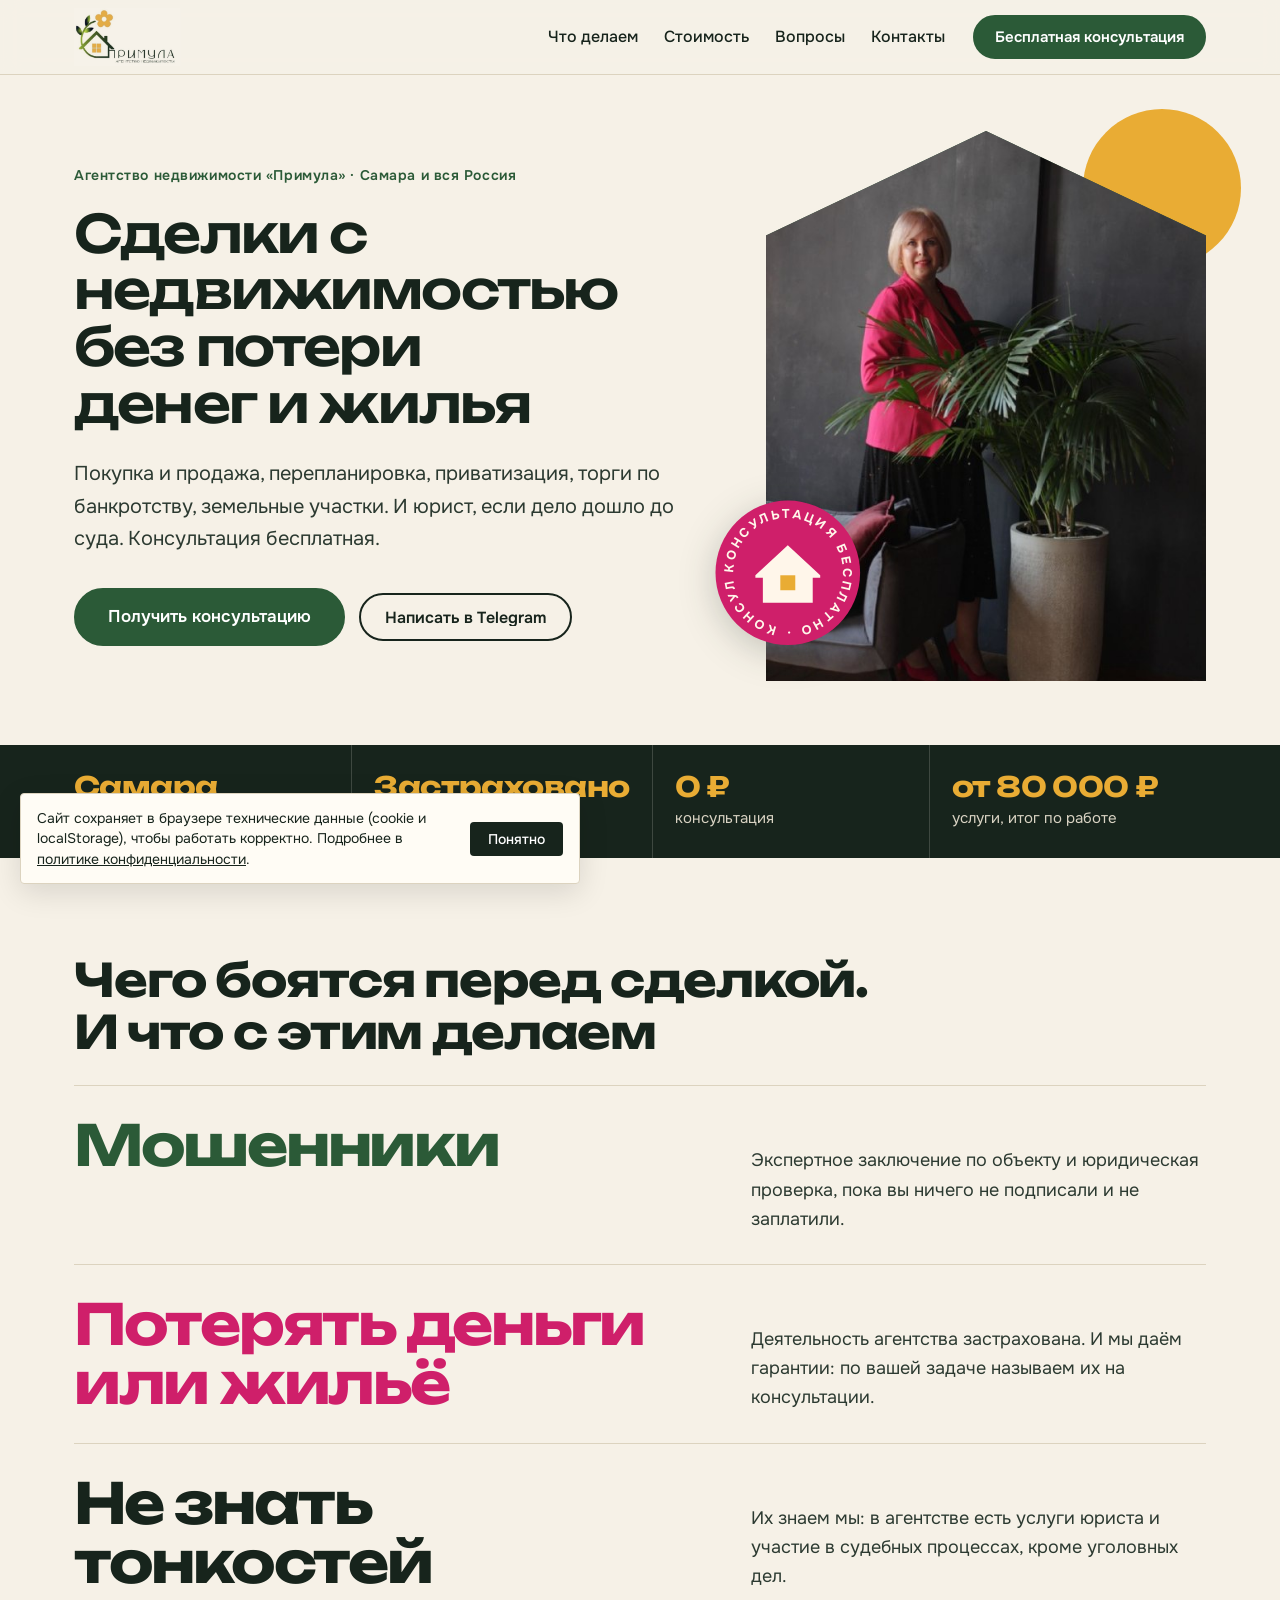
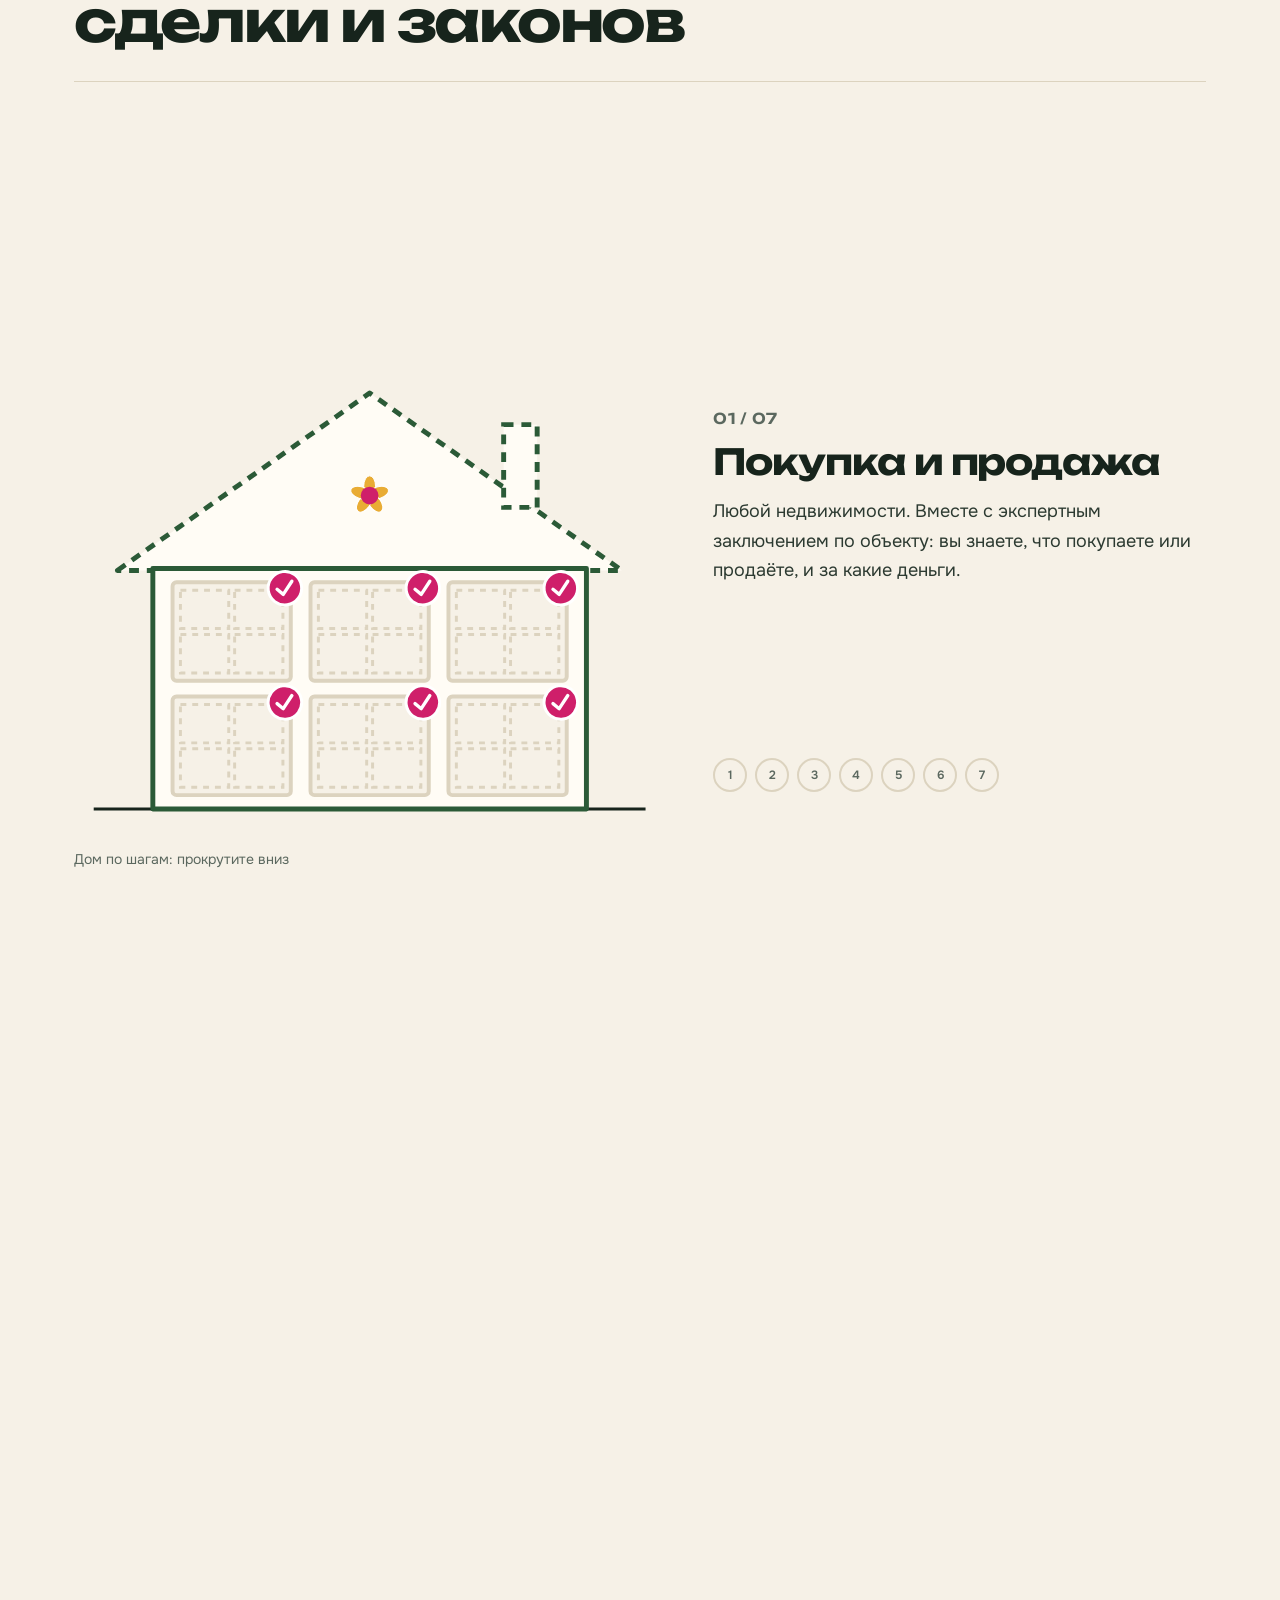
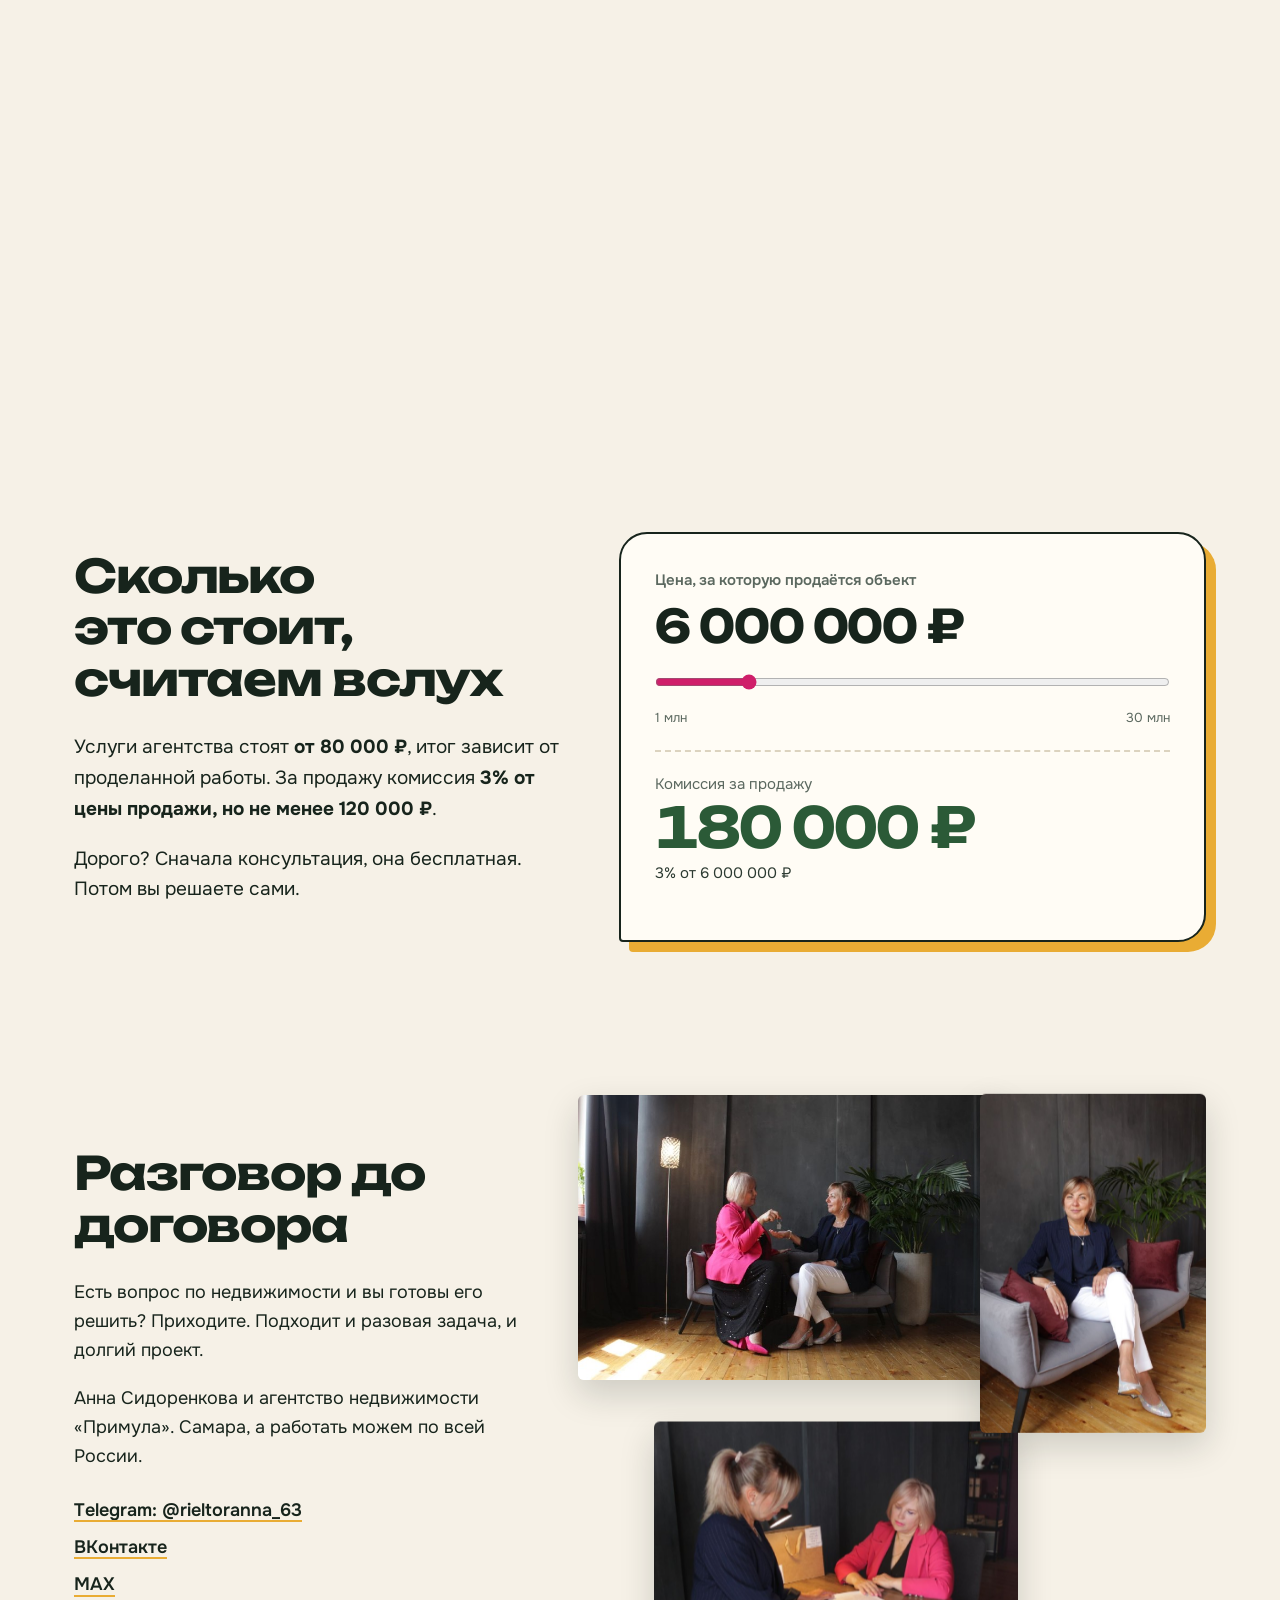
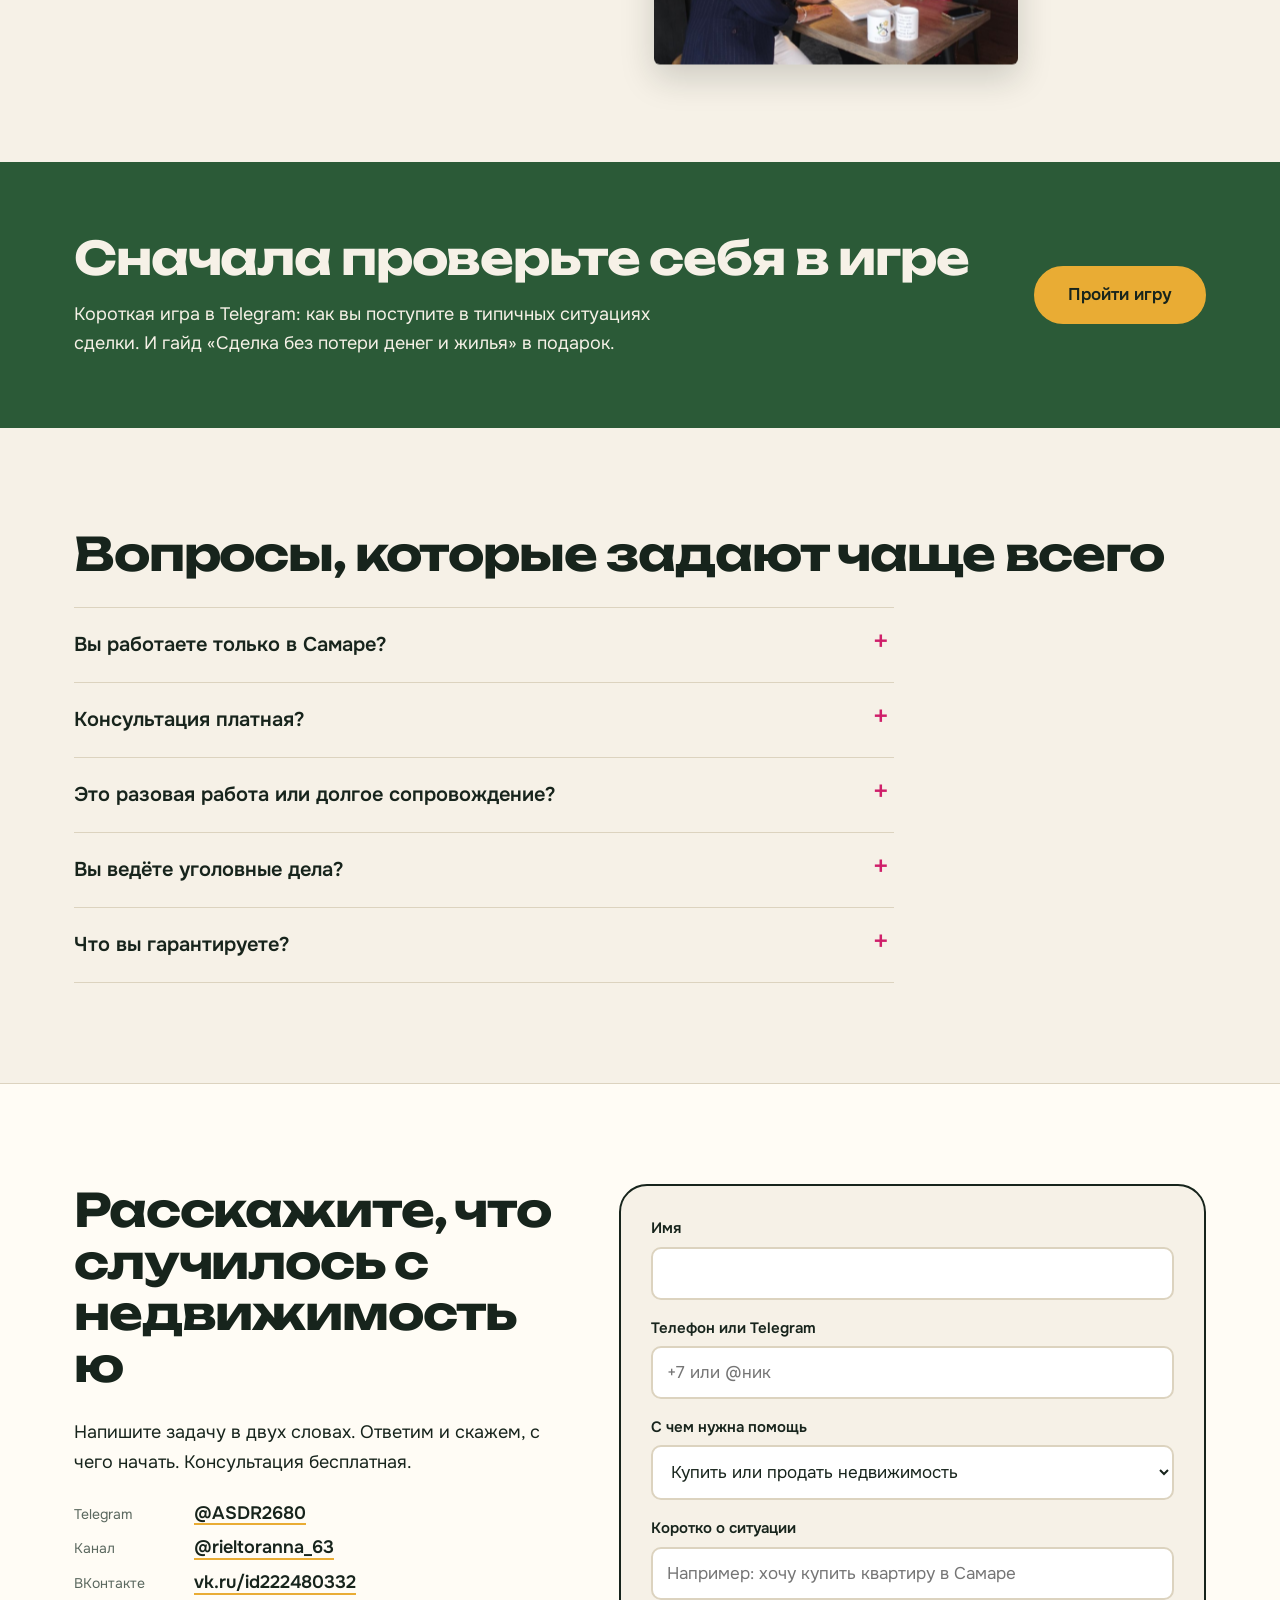
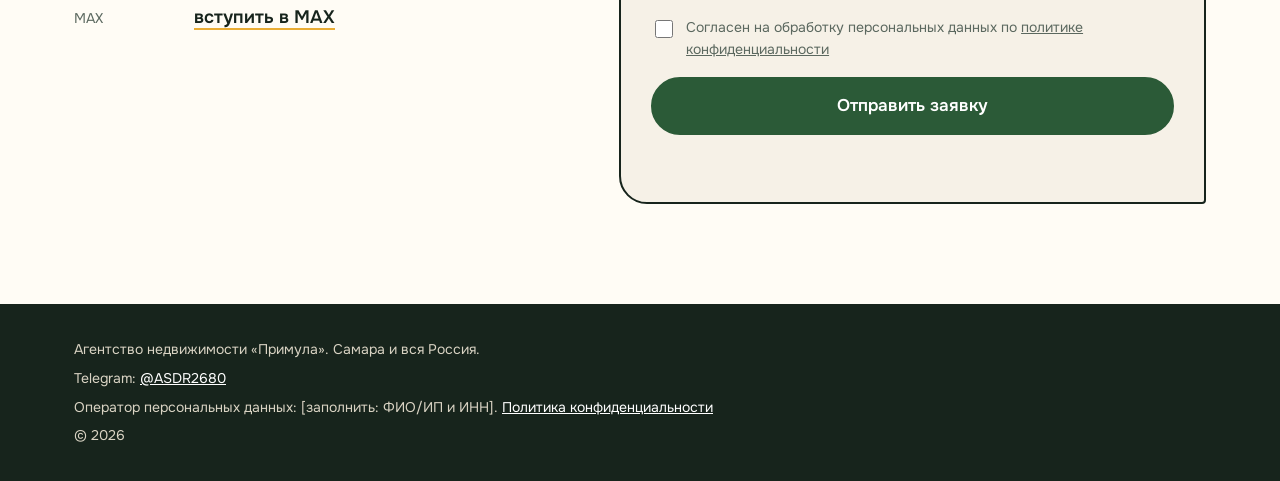
==== index.html @ 2d1998aa "Лендинг: агентство недвижимости Примула, Самара Co-Authored-By: Claude Sonnet 5.5 <noreply@anthropic" ====
<!DOCTYPE html>
<html lang="ru">
<head>
<meta charset="utf-8">
<meta name="viewport" content="width=device-width, initial-scale=1">
<title>Агентство недвижимости «Примула», Самара и вся Россия: сделки без потери денег и жилья</title>
<meta name="description" content="Агентство недвижимости «Примула» (Самара и вся Россия): покупка и продажа, узаконение перепланировки, приватизация, торги по банкротству, проверка участков, юрист и суд. Консультация бесплатно, деятельность застрахована.">
<meta name="robots" content="index, follow">
<link rel="canonical" href="https://murzzsite.github.io/asdr-primula-samara/">
<meta property="og:title" content="Агентство недвижимости «Примула»: сделки без потери денег и жилья">
<meta property="og:description" content="Самара и вся Россия. Покупка и продажа, перепланировка, приватизация, торги по банкротству, участки, юрист и суд. Консультация бесплатно.">
<meta property="og:type" content="website">
<meta property="og:url" content="https://murzzsite.github.io/asdr-primula-samara/">
<meta property="og:image" content="https://murzzsite.github.io/asdr-primula-samara/img/anna-plant.jpg">
<meta property="og:locale" content="ru_RU">
<meta property="og:site_name" content="Агентство недвижимости «Примула»">
<meta name="twitter:card" content="summary">
<meta name="twitter:title" content="Агентство недвижимости «Примула»: сделки без потери денег и жилья">
<meta name="twitter:description" content="Самара и вся Россия. Консультация бесплатно, деятельность агентства застрахована.">
<meta name="theme-color" content="#F6F1E7">
<link rel="icon" href="data:image/svg+xml,%3Csvg xmlns='http://www.w3.org/2000/svg' viewBox='0 0 32 32'%3E%3Crect width='32' height='32' rx='6' fill='%23F6F1E7'/%3E%3Cpath d='M4 17 16 6l12 11v1h-3v9H7v-9H4z' fill='%232B5A37'/%3E%3Crect x='13' y='17' width='6' height='6' fill='%23E9AC34'/%3E%3C/svg%3E">
<link rel="preconnect" href="https://fonts.googleapis.com">
<link rel="preconnect" href="https://fonts.gstatic.com" crossorigin>
<link href="https://fonts.googleapis.com/css2?family=Unbounded:wght@300..900&family=Onest:wght@300..800&display=swap" rel="stylesheet">
<link rel="stylesheet" href="motion.css">
<link rel="stylesheet" href="styles.css">
<script type="application/ld+json">
{"@context":"https://schema.org","@type":"WebSite","name":"Агентство недвижимости «Примула»","url":"https://murzzsite.github.io/asdr-primula-samara/","inLanguage":"ru-RU"}
</script>
<script type="application/ld+json">
{"@context":"https://schema.org","@type":"RealEstateAgent","name":"Агентство недвижимости «Примула»","url":"https://murzzsite.github.io/asdr-primula-samara/","description":"Покупка и продажа недвижимости, экспертное заключение, узаконение перепланировки, приватизация, выкуп с торгов по банкротству, проверка земельных участков, услуги юриста и участие в судебных процессах (кроме уголовных дел).","areaServed":[{"@type":"City","name":"Самара"},{"@type":"Country","name":"Россия"}],"employee":{"@type":"Person","name":"Анна Сидоренкова"},"sameAs":["https://t.me/rieltoranna_63","https://vk.ru/id222480332"],"contactPoint":{"@type":"ContactPoint","contactType":"customer service","url":"https://t.me/ASDR2680","availableLanguage":"ru"}}
</script>
<script type="application/ld+json">
{"@context":"https://schema.org","@type":"FAQPage","mainEntity":[
{"@type":"Question","name":"Вы работаете только в Самаре?","acceptedAnswer":{"@type":"Answer","text":"Нет. Мы работаем в Самаре и по всей России."}},
{"@type":"Question","name":"Консультация платная?","acceptedAnswer":{"@type":"Answer","text":"Консультация бесплатная."}},
{"@type":"Question","name":"Это дорого?","acceptedAnswer":{"@type":"Answer","text":"Услуги агентства стоят от 80 000 рублей, итог зависит от проделанной работы. За продажу комиссия 3% от цены продажи, но не менее 120 000 рублей."}},
{"@type":"Question","name":"Вы ведёте уголовные дела?","acceptedAnswer":{"@type":"Answer","text":"Нет. Услуги юриста и участие в судебных процессах, кроме уголовных дел."}}
]}
</script>
</head>
<body>
<a class="skip" href="#main">К содержимому</a>

<header class="header" id="top">
  <div class="header__in">
    <a class="brand" href="#top" aria-label="Примула, агентство недвижимости"><img src="img/logo.jpg" width="720" height="390" alt="Примула, агентство недвижимости"></a>
    <nav class="nav" aria-label="Разделы">
      <a href="#scene" data-roll>Что делаем</a>
      <a href="#price" data-roll>Стоимость</a>
      <a href="#faq" data-roll>Вопросы</a>
      <a href="#form" data-roll>Контакты</a>
    </nav>
    <a class="btn btn--head" href="#form" data-magnetic>Бесплатная консультация</a>
  </div>
</header>

<main id="main">

<!-- HERO -->
<section class="hero">
  <div class="wrap hero__grid">
    <div class="hero__text">
      <p class="kicker" data-reveal>Агентство недвижимости «Примула» · Самара и вся Россия</p>
      <h1 class="hero__h1" data-wave data-wave-min="560" data-wave-max="820" data-wave-radius="170">Сделки с недвижимостью без потери денег и жилья</h1>
      <p class="hero__lead" data-reveal data-reveal-delay="120">Покупка и продажа, перепланировка, приватизация, торги по банкротству, земельные участки. И юрист, если дело дошло до суда. Консультация бесплатная.</p>
      <div class="hero__cta" data-reveal data-reveal-delay="220">
        <a class="btn btn--big" href="#form" data-magnetic>Получить консультацию</a>
        <a class="btn btn--ghost" href="https://t.me/ASDR2680" target="_blank" rel="noopener" data-roll>Написать в Telegram</a>
      </div>
    </div>
    <div class="hero__art" id="heroArt" aria-hidden="false">
      <div class="sun" aria-hidden="true"></div>
      <div class="roofphoto" id="roofPhoto">
        <img src="img/anna-plant.jpg" width="533" height="800" alt="Анна Сидоренкова, агентство недвижимости «Примула»" fetchpriority="high">
      </div>
      <div class="badge" aria-hidden="true">
        <svg viewBox="0 0 120 120" id="badge">
          <defs><path id="circ" d="M60 60 m-44 0 a44 44 0 1 1 88 0 a44 44 0 1 1 -88 0"/></defs>
          <circle cx="60" cy="60" r="58" fill="#CF1F6A"/>
          <text font-size="10.2" font-weight="700" letter-spacing="2.2" fill="#FFF6EA"><textPath href="#circ">КОНСУЛЬТАЦИЯ БЕСПЛАТНО · КОНСУЛЬТАЦИЯ БЕСПЛАТНО ·</textPath></text>
          <path d="M34 62 60 38l26 24v2h-6v20H40V64h-6z" fill="#FFF6EA"/>
          <rect x="54" y="62" width="12" height="12" fill="#E9AC34"/>
        </svg>
      </div>
    </div>
  </div>
</section>

<!-- ФАКТЫ -->
<section class="facts" aria-label="Коротко об агентстве">
  <div class="wrap facts__row" data-stagger>
    <p><b>Самара</b><span>и по всей России</span></p>
    <p><b>Застраховано</b><span>деятельность агентства</span></p>
    <p><b>0 ₽</b><span>консультация</span></p>
    <p><b>от 80 000 ₽</b><span>услуги, итог по работе</span></p>
  </div>
</section>

<!-- СТРАХИ -->
<section class="fears" id="fears">
  <div class="wrap">
    <h2 class="h2" data-reveal>Чего боятся перед сделкой. И что с этим делаем</h2>
    <div class="fear" data-reveal>
      <p class="fear__q">Мошенники</p>
      <p class="fear__a">Экспертное заключение по объекту и юридическая проверка, пока вы ничего не подписали и не заплатили.</p>
    </div>
    <div class="fear" data-reveal>
      <p class="fear__q">Потерять деньги или жильё</p>
      <p class="fear__a">Деятельность агентства застрахована. И мы даём гарантии: по вашей задаче называем их на консультации.</p>
    </div>
    <div class="fear" data-reveal>
      <p class="fear__q">Не знать тонкостей сделки и законов</p>
      <p class="fear__a">Их знаем мы: в агентстве есть услуги юриста и участие в судебных процессах, кроме уголовных дел.</p>
    </div>
  </div>
</section>

<!-- СЦЕНА: ДОМ -->
<section class="scene" id="scene" aria-label="Что делает агентство">
  <div class="scene__stick">
    <div class="wrap scene__grid">
      <div class="scene__house">
        <svg viewBox="0 0 600 520" id="house" role="img" aria-label="Дом, в котором по шагам закрываются вопросы сделки">
          <line x1="20" y1="486" x2="580" y2="486" class="ground"/>
          <polygon id="roof" points="44,244 300,64 556,244" class="roof"/>
          <rect id="chim" x="436" y="96" width="34" height="84" class="chim"/>
          <g id="flower" transform="translate(300 168)"></g>
          <rect x="80" y="242" width="440" height="244" class="body"/>
          <g id="wins"></g>
        </svg>
        <p class="scene__cap" id="cap" aria-live="polite">Сделаем по порядку: прокрутите вниз</p>
      </div>
      <div class="scene__panel">
        <p class="scene__count"><span id="sNow">01</span> / 07</p>
        <div class="steps" id="steps">
          <article class="step on" data-i="0">
            <h3>Покупка и продажа</h3>
            <p>Любой недвижимости. Вместе с экспертным заключением по объекту: вы знаете, что покупаете или продаёте, и за какие деньги.</p>
          </article>
          <article class="step" data-i="1">
            <h3>Узаконение перепланировки</h3>
            <p>Если в квартире стены стоят не так, как в документах, приведём бумаги в порядок. Перепланировка не помешает продать или оформить жильё.</p>
          </article>
          <article class="step" data-i="2">
            <h3>Приватизация</h3>
            <p>Поможем оформить жильё в собственность и разобраться в бумагах, не вникая в каждый закон самостоятельно.</p>
          </article>
          <article class="step" data-i="3">
            <h3>Торги по банкротству</h3>
            <p>Выкуп недвижимости с торгов. Торги идут только после того, как заявку приняли, а при публичном предложении порядок другой. Подскажем, как действовать в вашем случае.</p>
          </article>
          <article class="step" data-i="4">
            <h3>Проверка земельных участков</h3>
            <p>Смотрим участок до того, как вы за него заплатили.</p>
          </article>
          <article class="step" data-i="5">
            <h3>Юрист и суд</h3>
            <p>Услуги юриста и участие в судебных процессах. Уголовные дела не ведём.</p>
          </article>
          <article class="step" data-i="6">
            <h3>Крыша над всем этим</h3>
            <p>Деятельность агентства застрахована. И мы даём гарантии: какие именно по вашей задаче, расскажем на бесплатной консультации.</p>
            <a class="btn btn--big" href="#form" data-magnetic>Обсудить мою задачу</a>
          </article>
        </div>
        <ul class="ticks" id="ticks" aria-label="Шаги"></ul>
      </div>
    </div>
  </div>
</section>

<!-- СТОИМОСТЬ -->
<section class="price" id="price">
  <div class="wrap price__grid">
    <div class="price__text">
      <h2 class="h2" data-reveal>Сколько это стоит, считаем вслух</h2>
      <p data-reveal>Услуги агентства стоят <b>от 80 000 ₽</b>, итог зависит от проделанной работы. За продажу комиссия <b>3% от цены продажи, но не менее 120 000 ₽</b>.</p>
      <p data-reveal>Дорого? Сначала консультация, она бесплатная. Потом вы решаете сами.</p>
    </div>
    <div class="calc" data-reveal data-reveal-delay="120">
      <label for="sum" class="calc__l">Цена, за которую продаётся объект</label>
      <output class="calc__sum" id="sumOut" for="sum">6 000 000 ₽</output>
      <input type="range" id="sum" min="1000000" max="30000000" step="500000" value="6000000" aria-describedby="calcNote">
      <div class="calc__scale"><span>1 млн</span><span>30 млн</span></div>
      <div class="calc__res">
        <p class="calc__t">Комиссия за продажу</p>
        <p class="calc__fee" id="fee">180 000 ₽</p>
        <p class="calc__note" id="calcNote">3% от 6 000 000 ₽</p>
      </div>
    </div>
  </div>
</section>

<!-- ПРИМУЛА -->
<section class="people" id="people">
  <div class="wrap people__grid">
    <div class="people__text">
      <h2 class="h2" data-reveal>Разговор до договора</h2>
      <p data-reveal>Есть вопрос по недвижимости и вы готовы его решить? Приходите. Подходит и разовая задача, и долгий проект.</p>
      <p data-reveal>Анна Сидоренкова и агентство недвижимости «Примула». Самара, а работать можем по всей России.</p>
      <ul class="people__links" data-reveal>
        <li><a href="https://t.me/rieltoranna_63" target="_blank" rel="noopener" data-roll>Telegram: @rieltoranna_63</a></li>
        <li><a href="https://vk.ru/id222480332" target="_blank" rel="noopener" data-roll>ВКонтакте</a></li>
        <li><a href="https://max.ru/join/vLYIAyiOmVFs_yZBVQUJX58ZcnRo9YH-6VLqBbPFqP0" target="_blank" rel="noopener" data-roll>MAX</a></li>
      </ul>
    </div>
    <div class="collage">
      <figure class="c1" data-par="-0.05"><img src="img/meet-wide.jpg" width="800" height="533" alt="Консультация в агентстве «Примула»" loading="lazy"></figure>
      <figure class="c2" data-par="0.08"><img src="img/anna-sofa.jpg" width="533" height="800" alt="Анна Сидоренкова на диване" loading="lazy"></figure>
      <figure class="c3" data-par="-0.02"><img src="img/meet-table.jpg" width="800" height="533" alt="Разбор документов за столом" loading="lazy"></figure>
    </div>
  </div>
</section>

<!-- ГАЙД И БОТ -->
<section class="guide">
  <div class="wrap guide__in">
    <div>
      <h2 class="h2" data-reveal>Сначала проверьте себя в игре</h2>
      <p data-reveal>Короткая игра в Telegram: как вы поступите в типичных ситуациях сделки. И гайд «Сделка без потери денег и жилья» в подарок.</p>
    </div>
    <a class="btn btn--big btn--dark" data-bot href="https://t.me/trip_wire_super_bot?start=1b53d30d1532" target="_blank" rel="noopener" data-magnetic>Пройти игру</a>
  </div>
</section>

<!-- ВОПРОСЫ -->
<section class="faq" id="faq">
  <div class="wrap faq__in">
    <h2 class="h2" data-reveal>Вопросы, которые задают чаще всего</h2>
    <div class="faq__list" data-reveal>
      <details><summary>Вы работаете только в Самаре?</summary><p>Нет. Самара и по всей России.</p></details>
      <details><summary>Консультация платная?</summary><p>Нет, консультация бесплатная.</p></details>
      <details><summary>Это разовая работа или долгое сопровождение?</summary><p>Бывает и так, и так: есть разовые задачи и долгие проекты.</p></details>
      <details><summary>Вы ведёте уголовные дела?</summary><p>Нет. Услуги юриста и участие в судебных процессах, кроме уголовных дел.</p></details>
      <details><summary>Что вы гарантируете?</summary><p>Деятельность агентства застрахована, и мы даём гарантии. Что именно закрепляется по вашей задаче, расскажем на консультации.</p></details>
    </div>
  </div>
</section>

<!-- ФОРМА -->
<section class="contact" id="form">
  <div class="wrap contact__grid">
    <div class="contact__text">
      <h2 class="h2" data-reveal>Расскажите, что случилось с недвижимостью</h2>
      <p data-reveal>Напишите задачу в двух словах. Ответим и скажем, с чего начать. Консультация бесплатная.</p>
      <ul class="contact__list" data-reveal>
        <li><span>Telegram</span><a href="https://t.me/ASDR2680" target="_blank" rel="noopener" data-roll>@ASDR2680</a></li>
        <li><span>Канал</span><a href="https://t.me/rieltoranna_63" target="_blank" rel="noopener" data-roll>@rieltoranna_63</a></li>
        <li><span>ВКонтакте</span><a href="https://vk.ru/id222480332" target="_blank" rel="noopener" data-roll>vk.ru/id222480332</a></li>
        <li><span>MAX</span><a href="https://max.ru/join/vLYIAyiOmVFs_yZBVQUJX58ZcnRo9YH-6VLqBbPFqP0" target="_blank" rel="noopener" data-roll>вступить в MAX</a></li>
      </ul>
    </div>
    <form class="form" id="leadForm" novalidate data-reveal data-reveal-delay="100">
      <label>Имя<input type="text" name="name" autocomplete="name" required></label>
      <label>Телефон или Telegram<input type="text" name="contact" autocomplete="tel" required placeholder="+7 или @ник"></label>
      <label>С чем нужна помощь
        <select name="topic">
          <option>Купить или продать недвижимость</option>
          <option>Узаконить перепланировку</option>
          <option>Приватизация</option>
          <option>Торги по банкротству</option>
          <option>Проверить земельный участок</option>
          <option>Юрист или суд</option>
          <option>Другое</option>
        </select>
      </label>
      <label>Коротко о ситуации<input type="text" name="comment" placeholder="Например: хочу купить квартиру в Самаре"></label>
      <input type="text" name="_gotcha" style="display:none" tabindex="-1" autocomplete="off">
      <label class="form__ok"><input type="checkbox" name="consent" required><span>Согласен на обработку персональных данных по <a href="privacy.html" target="_blank" rel="noopener">политике конфиденциальности</a></span></label>
      <button class="btn btn--big" type="submit">Отправить заявку</button>
      <p class="form__msg" id="formMsg" role="status"></p>
    </form>
  </div>
</section>
</main>

<footer class="footer">
  <div class="wrap footer__in">
    <p>Агентство недвижимости «Примула». Самара и вся Россия.</p>
    <p>Telegram: <a href="https://t.me/ASDR2680" target="_blank" rel="noopener">@ASDR2680</a></p>
    <p>Оператор персональных данных: [заполнить: ФИО/ИП и ИНН]. <a href="privacy.html">Политика конфиденциальности</a></p>
    <p>© <span id="year">2026</span></p>
  </div>
</footer>

<script src="motion.js" defer></script>
<script src="script.js" defer></script>
<script src="cookie.js" defer></script>
</body>
</html>
---- motion.css ----
/* motion-kit: токены и стили эффектов. Светлая тема. Цвета переопределять под бренд клиента. */
:root{
  /* пружины: "stiffness damping" (из designbookmark motion studies) */
  --spring-follow:900 50;
  --spring-settle:280 22;
  --spring-soft:260 24;
  --spring-lead:620 36;
  --spring-trail:190 19;
  --spring-pop:520 16;
  --spring-fade:420 32;
  --stagger:45;               /* мс между элементами */

  /* бренд: менять под клиента */
  --mk-bg:#fafaf7;
  --mk-surface:#fff;
  --mk-text:#16181d;
  --mk-muted:#6b7280;
  --mk-accent:#e4572e;
  --mk-on-accent:#fff;
  --mk-fill:rgba(22,24,29,.06);

  --mk-r-pill:999px;
  --mk-r-card:24px;
  --mk-ease-out:cubic-bezier(.22,1,.36,1);   /* для CSS-переходов, где пружина избыточна */
}

/* reveal: класс mk-reveal ставит JS, без JS элементы видны */
.mk-on .mk-reveal{opacity:0;transform:translate3d(0,22px,0);transition:opacity .7s var(--mk-ease-out),transform .8s var(--mk-ease-out);transition-delay:var(--d,0ms)}
.mk-on .mk-reveal.mk-in{opacity:1;transform:none}

/* magnetic: будем двигать только transform */
[data-magnetic]{will-change:transform}

/* roll: две копии буквы, верхняя уезжает, нижняя заезжает */
.mk-roll{display:inline-flex;overflow:hidden;line-height:1.15;vertical-align:bottom}
.mk-roll__c{display:inline-block;position:relative;height:1.15em;overflow:hidden}
.mk-roll__c>span{display:block;transition:transform .5s var(--mk-ease-out);transition-delay:calc(var(--i)*14ms)}
.mk-roll__c>span+span{position:absolute;inset:0;transform:translateY(110%)}
.mk-roll:hover .mk-roll__c>span:first-child,.mk-roll:focus-visible .mk-roll__c>span:first-child{transform:translateY(-110%)}
.mk-roll:hover .mk-roll__c>span+span,.mk-roll:focus-visible .mk-roll__c>span+span{transform:none}

/* pill: резиновый хайлайт */
.mk-pill{position:relative;display:inline-flex;gap:2px;padding:4px;border-radius:var(--mk-r-pill);background:var(--mk-fill)}
.mk-pill__hl{position:absolute;top:4px;bottom:4px;left:0;border-radius:var(--mk-r-pill);background:var(--mk-surface);box-shadow:0 1px 3px rgba(22,24,29,.12);pointer-events:none;will-change:transform,width}
.mk-pill [data-pill-item]{position:relative;z-index:1;padding:9px 18px;border:0;background:none;border-radius:var(--mk-r-pill);font:inherit;font-weight:500;color:var(--mk-muted);cursor:pointer;transition:color .2s}
.mk-pill [data-pill-item].is-active{color:var(--mk-text)}

@media (prefers-reduced-motion:reduce){
  .mk-on .mk-reveal{opacity:1;transform:none;transition:none}
  .mk-roll__c>span{transition:none}
}
---- styles.css ----
:root{
  --bg:#F6F1E7; --paper:#FFFCF5; --ink:#17241C; --green:#2B5A37; --leaf:#4C8A56; --gold:#E9AC34; --rose:#CF1F6A;
  --muted:#5B685F; --line:#DCD3BF;
  --mk-bg:var(--bg); --mk-text:var(--ink); --mk-accent:var(--green); --mk-on-accent:#fff; --mk-r-pill:999px;
  --font-display:'Unbounded','Onest','Segoe UI',Arial,sans-serif;
  --font-text:'Onest','Segoe UI',Arial,sans-serif;
  --wrap:1180px;
}
*{box-sizing:border-box}
html{scroll-behavior:auto;-webkit-text-size-adjust:100%}
body{margin:0;background:var(--bg);color:var(--ink);font:400 18px/1.62 var(--font-text);overflow-x:clip}
img{max-width:100%;display:block}
a{color:inherit}
.wrap{width:100%;max-width:var(--wrap);margin:0 auto;padding:0 24px}
.skip{position:absolute;left:-999px;top:8px;background:var(--ink);color:#fff;padding:10px 14px;z-index:99;border-radius:6px}
.skip:focus{left:8px}
:focus-visible{outline:3px solid var(--rose);outline-offset:3px;border-radius:4px}

/* header */
.header{position:sticky;top:0;z-index:50;background:rgba(246,241,231,.9);backdrop-filter:blur(10px);border-bottom:1px solid var(--line)}
.header__in{max-width:var(--wrap);margin:0 auto;padding:8px 24px;display:flex;align-items:center;gap:28px}
.brand img{height:58px;width:auto;mix-blend-mode:multiply}
.nav{display:flex;gap:26px;margin-left:auto;font-weight:500;font-size:16px}
.nav a{text-decoration:none}
.btn{display:inline-flex;align-items:center;justify-content:center;gap:0;padding:13px 24px;border-radius:999px;border:2px solid var(--green);background:var(--green);color:#fff;font:600 16px/1.2 var(--font-text);text-decoration:none;cursor:pointer;transition:background .25s,color .25s,border-color .25s}
.btn:hover{background:var(--ink);border-color:var(--ink)}
.btn--head{padding:11px 20px;font-size:15px;white-space:nowrap}
.btn--big{padding:17px 32px;font-size:17px}
.btn--ghost{background:transparent;color:var(--ink);border-color:var(--ink)}
.btn--ghost:hover{background:var(--ink);color:#fff}
.btn--dark{background:var(--gold);border-color:var(--gold);color:var(--ink)}
.btn--dark:hover{background:var(--ink);border-color:var(--ink);color:#fff}

.kicker{font:600 14px/1.4 var(--font-text);letter-spacing:.04em;color:var(--green);margin:0 0 20px}
.h2{font:700 clamp(26px,3.6vw,46px)/1.12 var(--font-display);letter-spacing:-.025em;margin:0 0 28px;text-wrap:balance;overflow-wrap:anywhere}

/* hero */
.hero{padding:56px 0 64px;overflow:hidden}
.hero__grid{display:grid;grid-template-columns:7fr 5fr;gap:48px;align-items:center}
.hero__h1{font:700 clamp(30px,4.1vw,58px)/1.08 var(--font-display);letter-spacing:-.035em;margin:0 0 26px;text-wrap:balance;overflow-wrap:anywhere}
.hero__lead{font-size:clamp(17px,1.6vw,20px);max-width:36em;margin:0 0 32px;color:#2c3a31}
.hero__cta{display:flex;flex-wrap:wrap;gap:14px;align-items:center}
.hero__art{position:relative;max-width:440px;width:100%;justify-self:end}
.sun{position:absolute;right:-8%;top:-4%;width:36%;aspect-ratio:1;border-radius:50%;background:var(--gold);z-index:0}
.roofphoto{position:relative;z-index:1;aspect-ratio:4/5;clip-path:polygon(50% 0,100% 19%,100% 100%,0 100%,0 19%);background:var(--green);transition:transform .2s ease-out}
.roofphoto img{width:100%;height:100%;object-fit:cover;object-position:50% 20%}
.badge{position:absolute;z-index:2;left:-12%;bottom:6%;width:34%;max-width:150px;filter:drop-shadow(0 8px 18px rgba(23,36,28,.22))}
.badge svg{width:100%;height:auto;display:block;transform-origin:50% 50%}

/* facts */
.facts{background:var(--ink);color:#F6F1E7}
.facts__row{display:grid;grid-template-columns:repeat(4,1fr);gap:0}
.facts p{margin:0;padding:26px 22px;border-left:1px solid rgba(246,241,231,.18)}
.facts p:first-child{border-left:0;padding-left:0}
.facts b{display:block;font:700 clamp(19px,2.2vw,28px)/1.15 var(--font-display);letter-spacing:-.02em;color:var(--gold)}
.facts span{font-size:15px;color:#d9d3c3}

/* fears */
.fears{padding:96px 0 40px}
.fear{display:grid;grid-template-columns:7fr 5fr;gap:40px;align-items:baseline;padding:30px 0;border-top:1px solid var(--line)}
.fear:last-child{border-bottom:1px solid var(--line)}
.fear__q{margin:0;font:700 clamp(26px,4.4vw,60px)/1.05 var(--font-display);letter-spacing:-.04em;color:var(--green);text-wrap:balance}
.fear:nth-of-type(2) .fear__q{color:var(--rose)}
.fear:nth-of-type(3) .fear__q{color:var(--ink)}
.fear__a{margin:0;color:#2c3a31;font-size:18px}

/* scene */
.scene{position:relative;height:560vh;margin-top:60px}
.scene__stick{position:sticky;top:64px;height:calc(100vh - 64px);display:flex;align-items:center}
.scene__grid{display:grid;grid-template-columns:6fr 5fr;gap:48px;align-items:center;width:100%}
.scene__house svg{width:100%;height:auto;max-height:calc(100vh - 150px);display:block;overflow:visible}
.scene__cap{margin:6px 0 0;font-size:14px;color:var(--muted)}
.ground{stroke:var(--ink);stroke-width:3}
.roof{fill:var(--paper);stroke:var(--green);stroke-width:5;stroke-linejoin:round;stroke-dasharray:10 8;transition:fill .6s,stroke-dasharray .6s}
.chim{fill:var(--paper);stroke:var(--green);stroke-width:5;stroke-dasharray:10 8;transition:fill .6s}
.body{fill:var(--paper);stroke:var(--green);stroke-width:5;stroke-linejoin:round}
.house--done .roof{fill:var(--green);stroke-dasharray:none}
.house--done .chim{fill:var(--green);stroke-dasharray:none}
.win .frame{fill:var(--bg);stroke:var(--line);stroke-width:4;transition:stroke .4s,fill .4s}
.win .pane{fill:transparent;stroke:var(--line);stroke-width:3;stroke-dasharray:6 6;transition:fill .5s,stroke .5s}
.win.on .frame{stroke:var(--green);fill:#fff}
.win.on .pane{fill:var(--gold);stroke:var(--green);stroke-dasharray:none}
.win.on .pane:nth-of-type(3){transition-delay:.08s}
.win.on .pane:nth-of-type(4){transition-delay:.16s}
.win.on .pane:nth-of-type(5){transition-delay:.24s}
.win.cur .frame{stroke:var(--rose)}
.stamp{transform-box:fill-box;transform-origin:center;opacity:0;transform:scale(2.2) rotate(-24deg);transition:opacity .25s,transform .55s cubic-bezier(.3,1.6,.5,1)}
.win.on .stamp{opacity:1;transform:scale(1) rotate(-8deg)}
.petal{fill:var(--gold);stroke:#fff;stroke-width:2;transform-box:fill-box;transform-origin:50% 100%;transform:scale(.5);transition:transform .9s cubic-bezier(.3,1.5,.5,1)}
.flower-core{fill:var(--rose)}
.house--done .petal{transform:scale(1.05)}
#flower{transform-box:view-box}

.scene__count{font:600 15px var(--font-display);color:var(--muted);margin:0 0 14px;letter-spacing:.02em}
.steps{position:relative;min-height:290px}
.step{position:absolute;left:0;right:0;top:0;opacity:0;transform:translateY(24px);pointer-events:none;transition:opacity .45s,transform .55s cubic-bezier(.2,.9,.3,1)}
.step.on{opacity:1;transform:none;pointer-events:auto}
.step h3{font:700 clamp(24px,2.8vw,38px)/1.1 var(--font-display);letter-spacing:-.03em;margin:0 0 16px;text-wrap:balance}
.step p{margin:0 0 20px;font-size:18px;color:#2c3a31}
.ticks{list-style:none;display:flex;gap:8px;margin:26px 0 0;padding:0}
.ticks button{width:34px;height:34px;border-radius:50%;border:2px solid var(--line);background:transparent;font:600 12px var(--font-text);color:var(--muted);cursor:pointer;transition:all .3s}
.ticks button.done{background:var(--green);border-color:var(--green);color:#fff}
.ticks button.cur{border-color:var(--rose);background:var(--rose);color:#fff}

/* price */
.price{padding:110px 0}
.price__grid{display:grid;grid-template-columns:5fr 6fr;gap:56px;align-items:center}
.price__text p{font-size:19px;max-width:30em}
.calc{background:var(--paper);border:2px solid var(--ink);border-radius:28px 28px 28px 4px;padding:34px;box-shadow:10px 10px 0 var(--gold)}
.calc__l{display:block;font-weight:600;font-size:15px;color:var(--muted)}
.calc__sum{display:block;font:700 clamp(28px,4vw,46px)/1.1 var(--font-display);letter-spacing:-.03em;margin:8px 0 16px;font-variant-numeric:tabular-nums}
input[type=range]{width:100%;accent-color:var(--rose);height:30px;margin:0}
.calc__scale{display:flex;justify-content:space-between;font-size:13px;color:var(--muted);margin-bottom:22px}
.calc__res{border-top:2px dashed var(--line);padding-top:20px}
.calc__t{margin:0;font-size:15px;color:var(--muted)}
.calc__fee{margin:2px 0 4px;font:700 clamp(30px,4.6vw,56px)/1.05 var(--font-display);letter-spacing:-.04em;color:var(--green);font-variant-numeric:tabular-nums}
.calc__note{margin:0;font-size:15px;color:#2c3a31;min-height:3em}

/* people */
.people{padding:40px 0 110px}
.people__grid{display:grid;grid-template-columns:5fr 7fr;gap:56px;align-items:center}
.people__text p{max-width:28em}
.people__links{list-style:none;padding:0;margin:22px 0 0;display:grid;gap:8px}
.people__links a{font-weight:600;text-decoration:none;border-bottom:2px solid var(--gold)}
.collage{position:relative;aspect-ratio:1.12;min-height:300px}
.collage figure{margin:0;position:absolute;overflow:hidden;border-radius:6px;box-shadow:0 14px 34px rgba(23,36,28,.18);will-change:transform}
.collage img{width:100%;height:100%;object-fit:cover}
.c1{left:0;top:0;width:68%;aspect-ratio:3/2}
.c2{right:0;top:12%;width:36%;aspect-ratio:2/3;z-index:2;border-radius:6px 6px 6px 40px}
.c3{left:12%;bottom:0;width:58%;aspect-ratio:3/2;z-index:1}

/* guide */
.guide{background:var(--green);color:#F6F1E7;padding:70px 0}
.guide__in{display:flex;gap:40px;align-items:center;justify-content:space-between;flex-wrap:wrap}
.guide .h2{margin-bottom:16px}
.guide p{max-width:34em;margin:0}
.guide__in>div{flex:1 1 420px}

/* faq */
.faq{padding:100px 0}
.faq__list{max-width:820px}
details{border-top:1px solid var(--line);padding:6px 0}
details:last-child{border-bottom:1px solid var(--line)}
summary{cursor:pointer;list-style:none;padding:18px 40px 18px 0;font:600 20px/1.3 var(--font-text);position:relative}
summary::-webkit-details-marker{display:none}
summary::after{content:'+';position:absolute;right:4px;top:12px;font:400 32px/1 var(--font-text);color:var(--rose);transition:transform .3s}
details[open] summary::after{transform:rotate(45deg)}
details p{margin:0 0 20px;color:#2c3a31;max-width:38em}

/* contact */
.contact{background:var(--paper);border-top:1px solid var(--line);padding:100px 0}
.contact__grid{display:grid;grid-template-columns:5fr 6fr;gap:56px;align-items:start}
.contact__list{list-style:none;padding:0;margin:26px 0 0;display:grid;gap:12px}
.contact__list li{display:flex;gap:16px;align-items:baseline;flex-wrap:wrap}
.contact__list li>span{width:104px;font-size:14px;color:var(--muted)}
.contact__list a{font-weight:600;text-decoration:none;border-bottom:2px solid var(--gold);overflow-wrap:anywhere}
.form{display:grid;gap:16px;background:var(--bg);border:2px solid var(--ink);border-radius:28px 28px 4px 28px;padding:30px}
.form label{display:grid;gap:6px;font-weight:600;font-size:15px}
.form input[type=text],.form select{font:400 17px var(--font-text);padding:14px 14px;border:2px solid var(--line);border-radius:10px;background:#fff;color:var(--ink);width:100%}
.form input:focus,.form select:focus{border-color:var(--green);outline:0}
.form__ok{display:flex!important;grid-template-columns:none;gap:10px!important;align-items:flex-start;font-weight:400!important;font-size:14px!important;color:var(--muted)}
.form__ok input{margin-top:4px;accent-color:var(--rose);width:18px;height:18px;flex:0 0 18px}
.form__msg{margin:0;min-height:1.4em;font-size:15px;color:var(--green)}
.form__msg.err{color:var(--rose)}
.form .btn{width:100%}

.footer{padding:34px 0;background:var(--ink);color:#d9d3c3;font-size:14px}
.footer__in{display:grid;gap:6px}
.footer p{margin:0}
.footer a{color:#fff}

/* legal */
.legal{max-width:760px;margin:0 auto;padding:60px 24px 100px}
.legal h1{font:700 clamp(26px,4vw,40px)/1.15 var(--font-display);letter-spacing:-.03em}
.legal h2{font:700 20px var(--font-display);margin-top:34px}

/* адаптив */
@media(max-width:960px){
  .nav{display:none}
  .header__in{justify-content:space-between}
  .hero__grid,.price__grid,.people__grid,.contact__grid{grid-template-columns:1fr;gap:40px}
  .hero__art{justify-self:center;max-width:380px;margin-top:10px}
  .badge{left:-4%}
  .facts__row{grid-template-columns:1fr 1fr}
  .facts p:nth-child(3){border-left:0;padding-left:0}
  .facts p{border-top:1px solid rgba(246,241,231,.18)}
  .facts p:nth-child(-n+2){border-top:0}
  .fear{grid-template-columns:1fr;gap:12px}
  .scene{height:620vh}
  .scene__grid{grid-template-columns:1fr;gap:0;align-content:start;padding-top:8px}
  .scene__stick{align-items:flex-start}
  .scene__house svg{max-height:38vh}
  .scene__cap{display:none}
  .steps{min-height:250px}
  .step h3{font-size:24px;margin-bottom:10px}
  .step p{font-size:16px;margin-bottom:14px}
  .scene__count{margin:8px 0 8px}
  .ticks{margin-top:10px}
  .ticks button{width:30px;height:30px}
}
@media(max-width:560px){
  body{font-size:17px}
  .wrap,.header__in{padding-left:16px;padding-right:16px}
  .brand img{height:40px}
  .btn--head{padding:10px 14px;font-size:13px}
  .header__in{gap:10px}
  .hero{padding:32px 0 48px}
  .hero__cta .btn{width:100%}
  .calc,.form{padding:22px}
  .calc{box-shadow:6px 6px 0 var(--gold)}
  .fears{padding-top:64px}
  .price,.faq,.contact{padding:70px 0}
  .people{padding-bottom:70px}
  .collage{aspect-ratio:1;}
  .contact__list li>span{width:100%}
}
@media(prefers-reduced-motion:reduce){
  *{transition-duration:.01ms!important;animation-duration:.01ms!important}
}
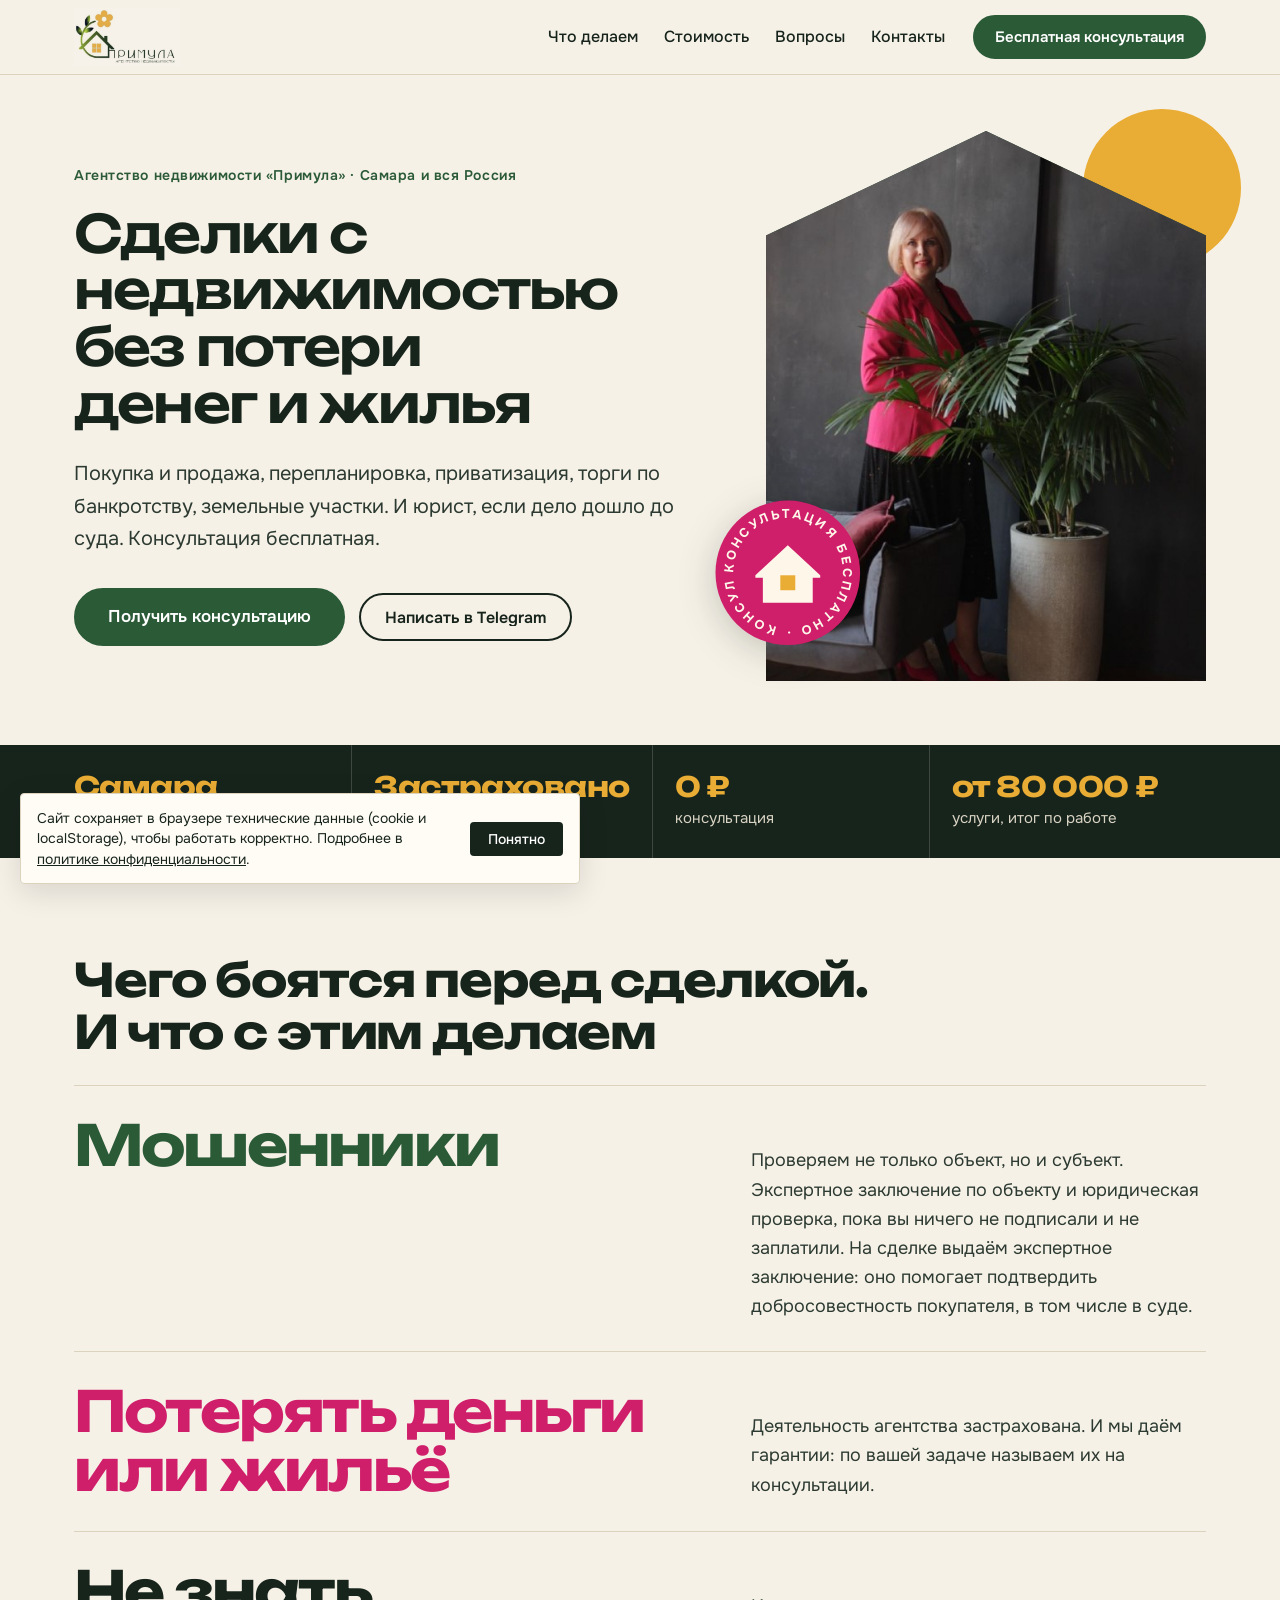
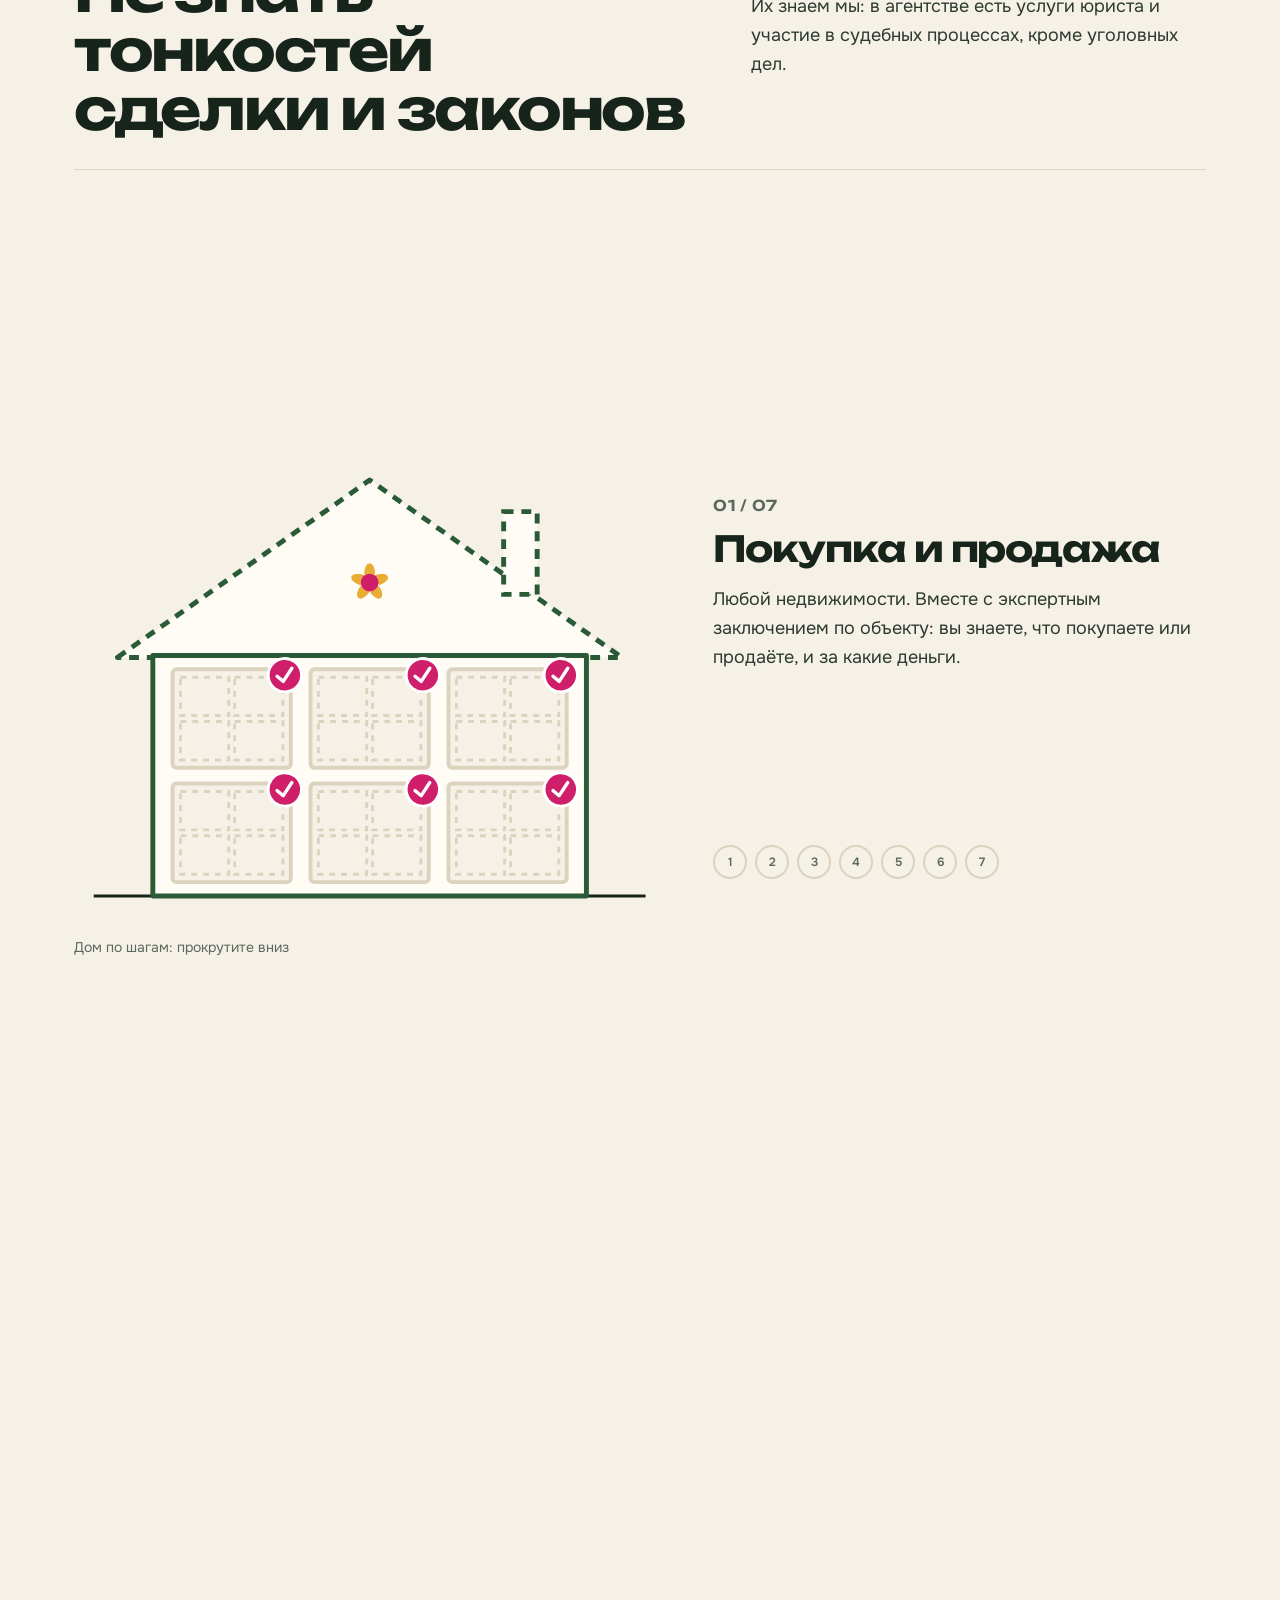
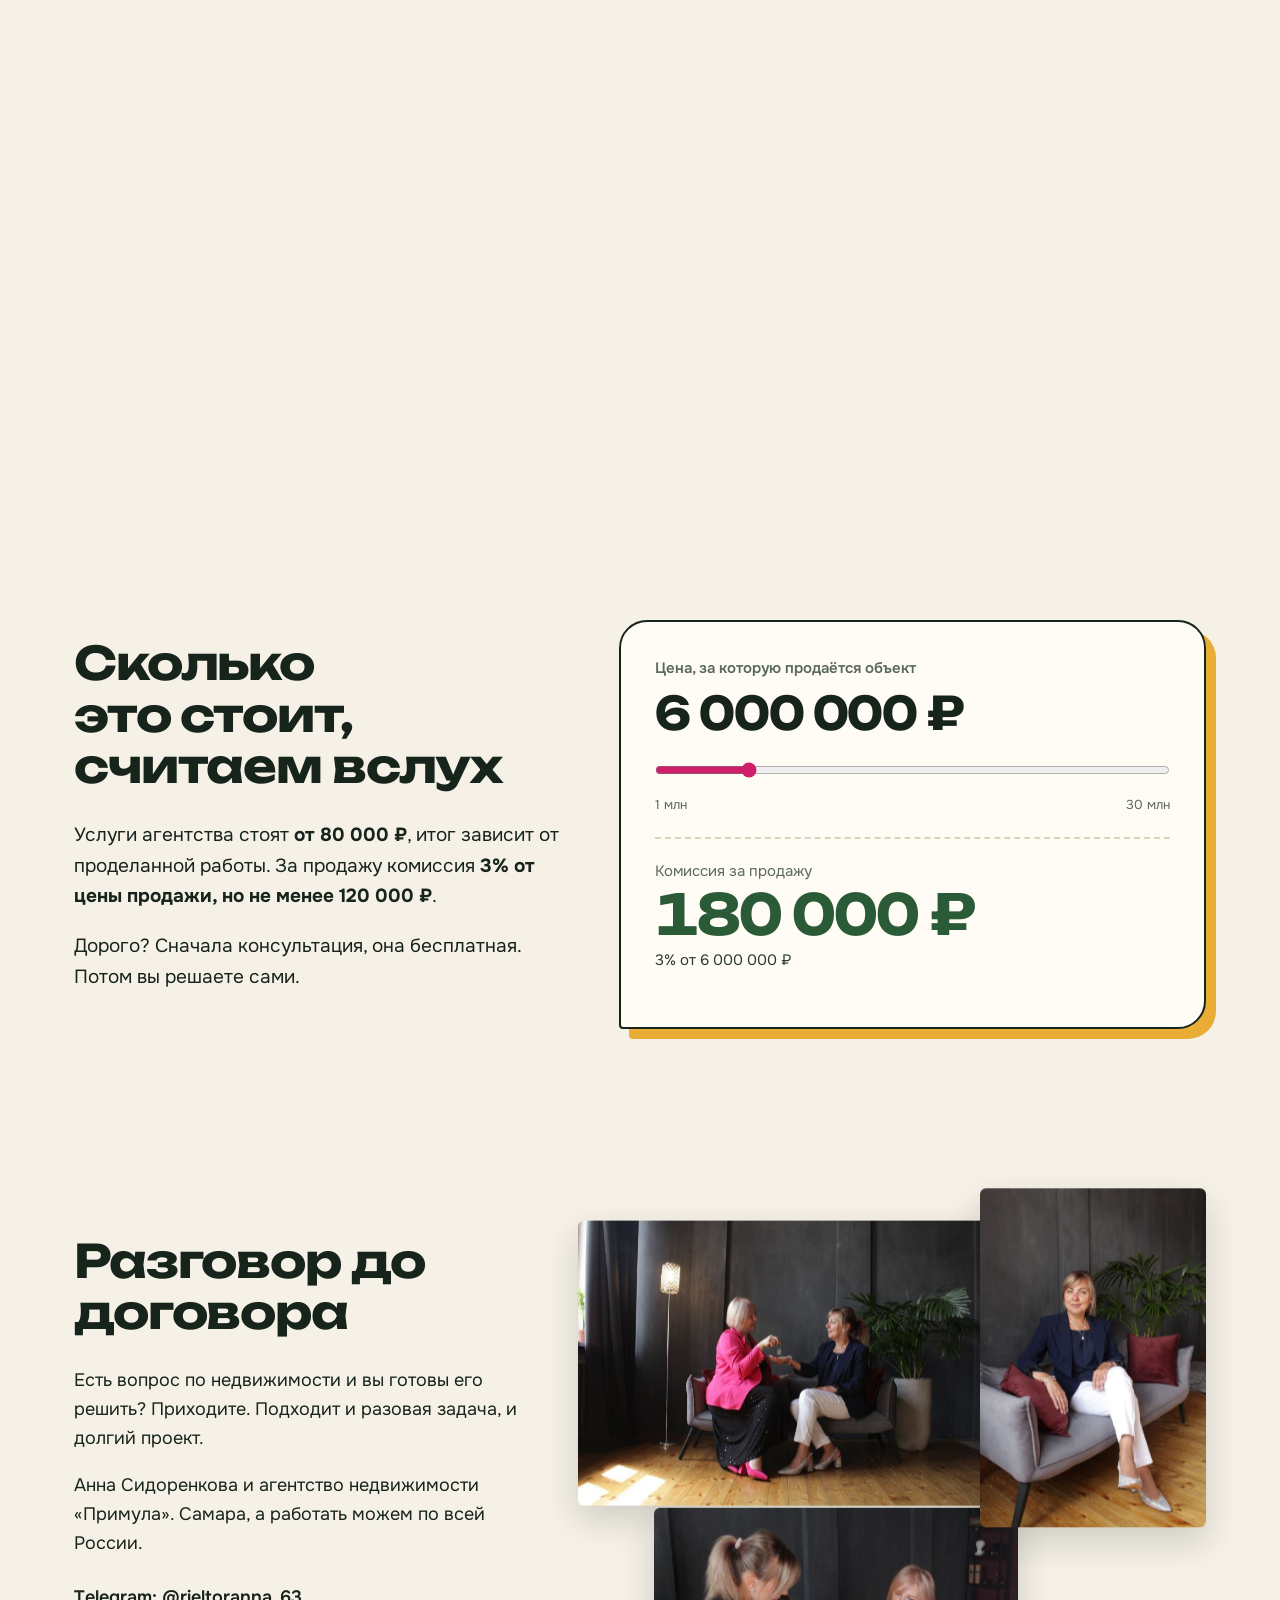
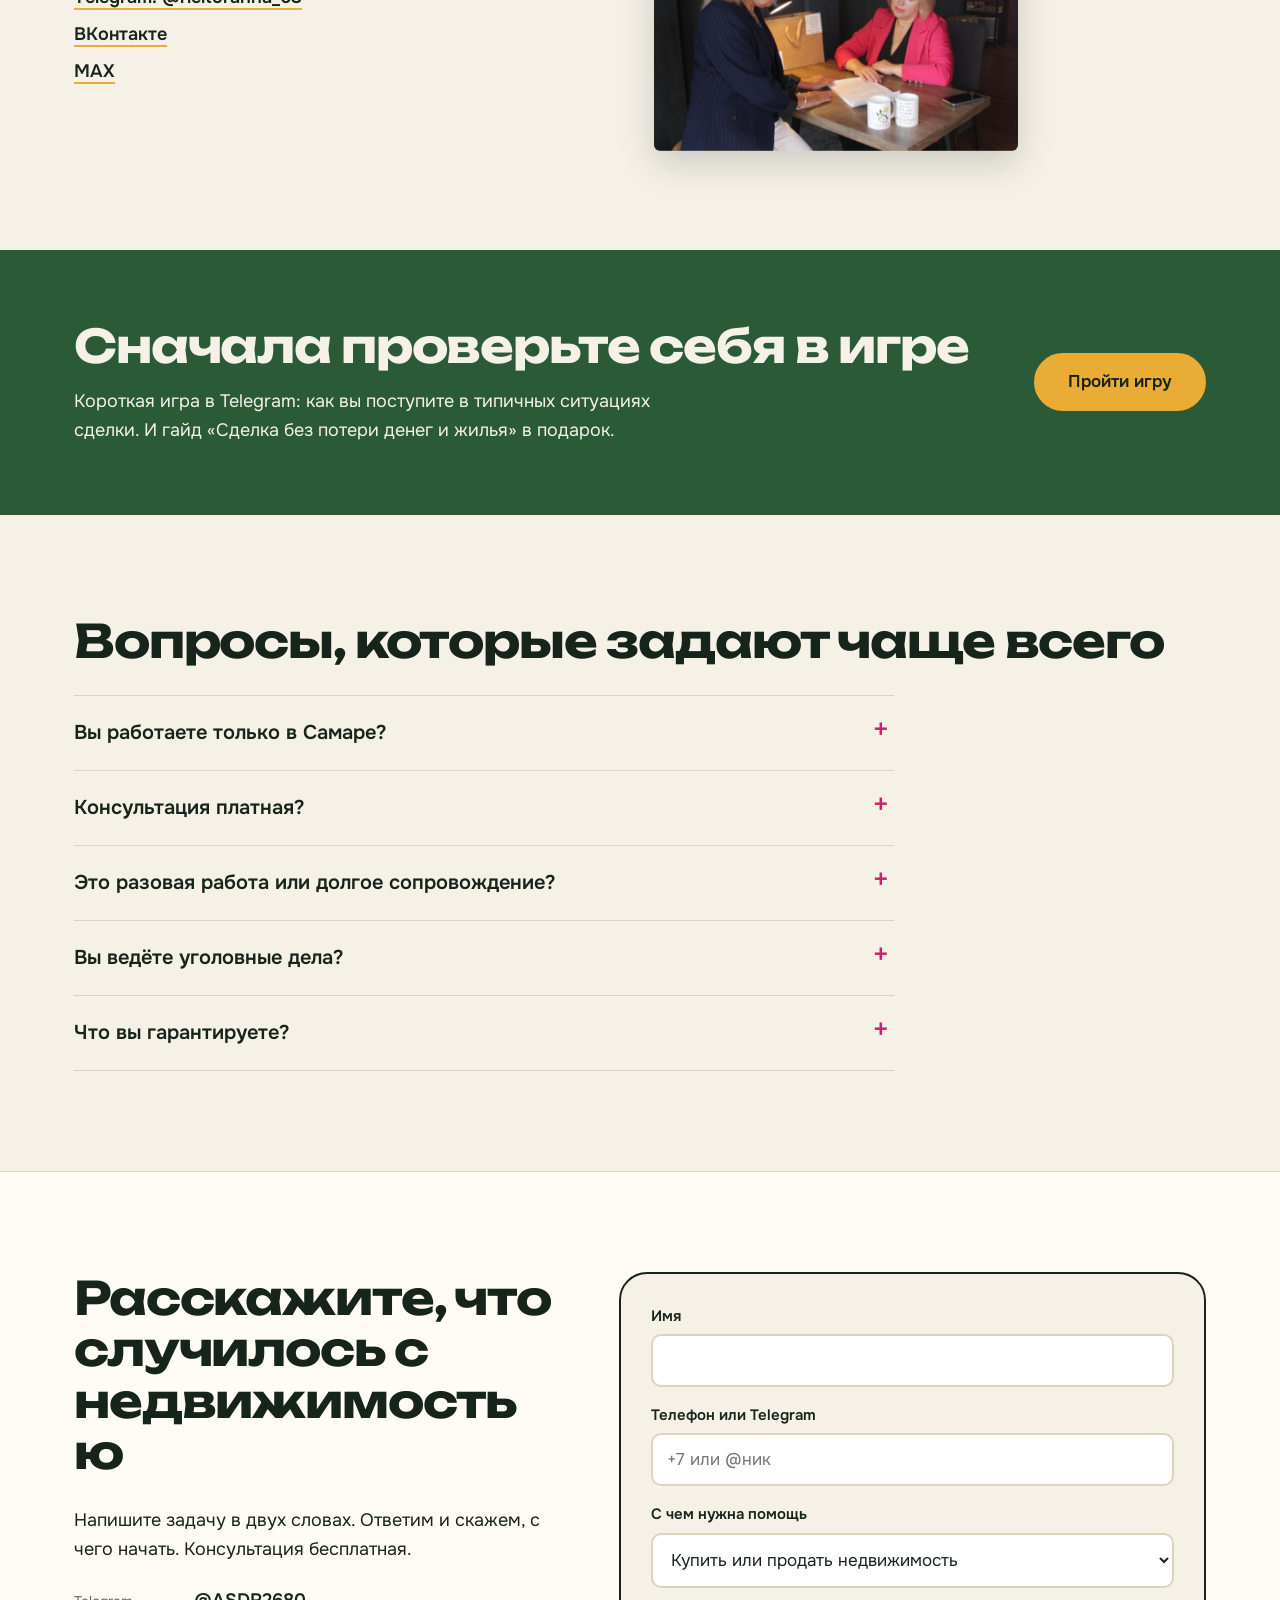
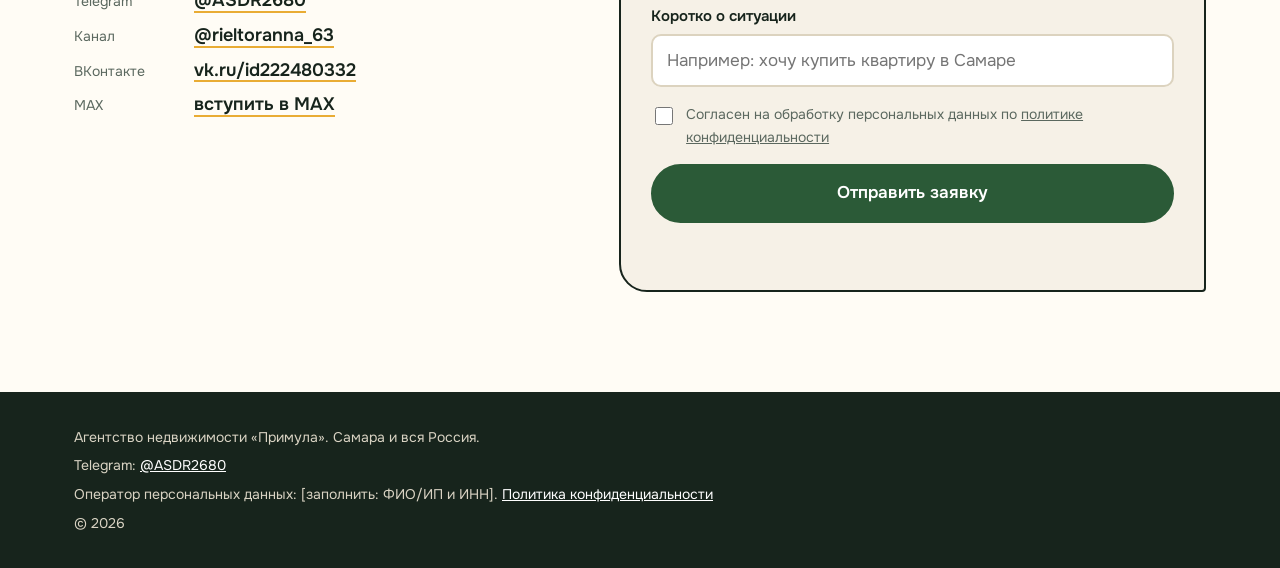
==== commit 4ec4d828: "Оператор в политике: ИП Сидоренкова А.Н.; проверка субъекта и экспертное заключение Co-Authored-By: " ====
--- a/index.html
+++ b/index.html
@@ -103,7 +103,7 @@
     <h2 class="h2" data-reveal>Чего боятся перед сделкой. И что с этим делаем</h2>
     <div class="fear" data-reveal>
       <p class="fear__q">Мошенники</p>
-      <p class="fear__a">Экспертное заключение по объекту и юридическая проверка, пока вы ничего не подписали и не заплатили.</p>
+      <p class="fear__a">Проверяем не только объект, но и субъект. Экспертное заключение по объекту и юридическая проверка, пока вы ничего не подписали и не заплатили. На сделке выдаём экспертное заключение: оно помогает подтвердить добросовестность покупателя, в том числе в суде.</p>
     </div>
     <div class="fear" data-reveal>
       <p class="fear__q">Потерять деньги или жильё</p>
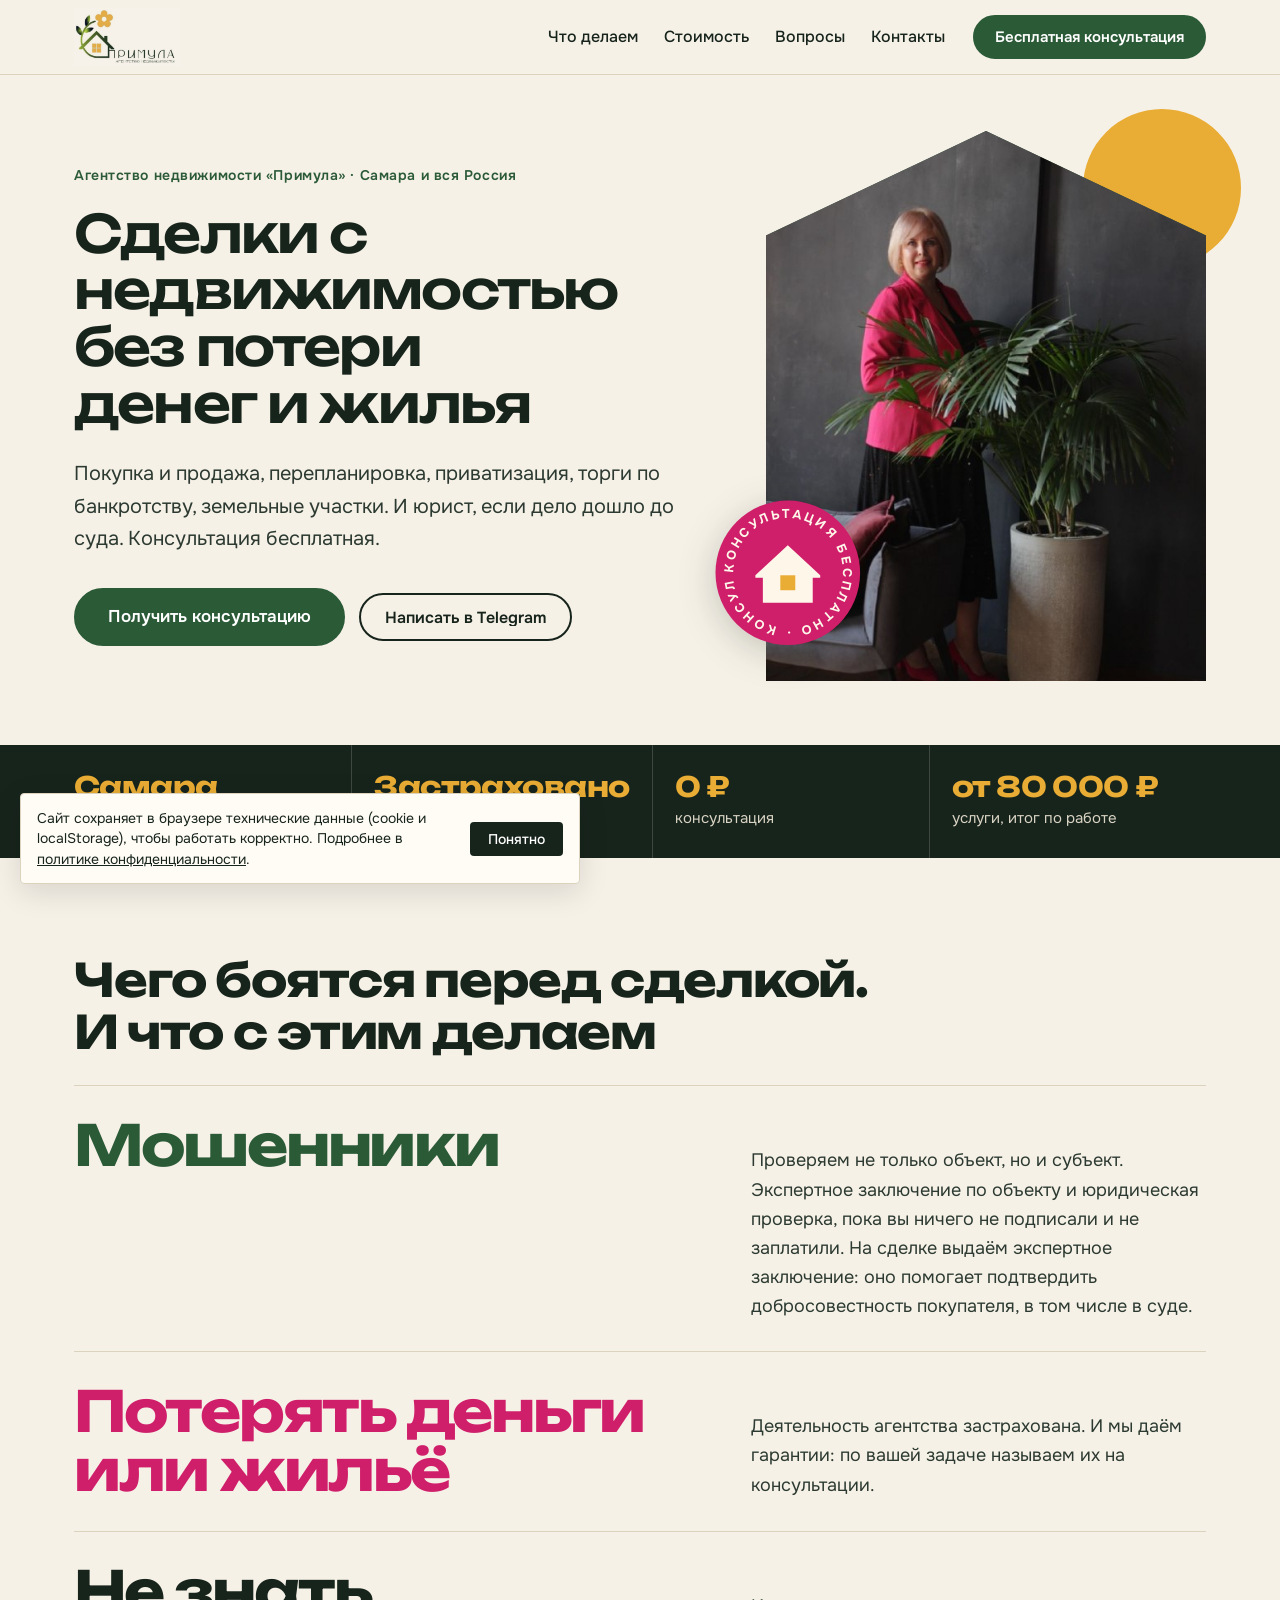
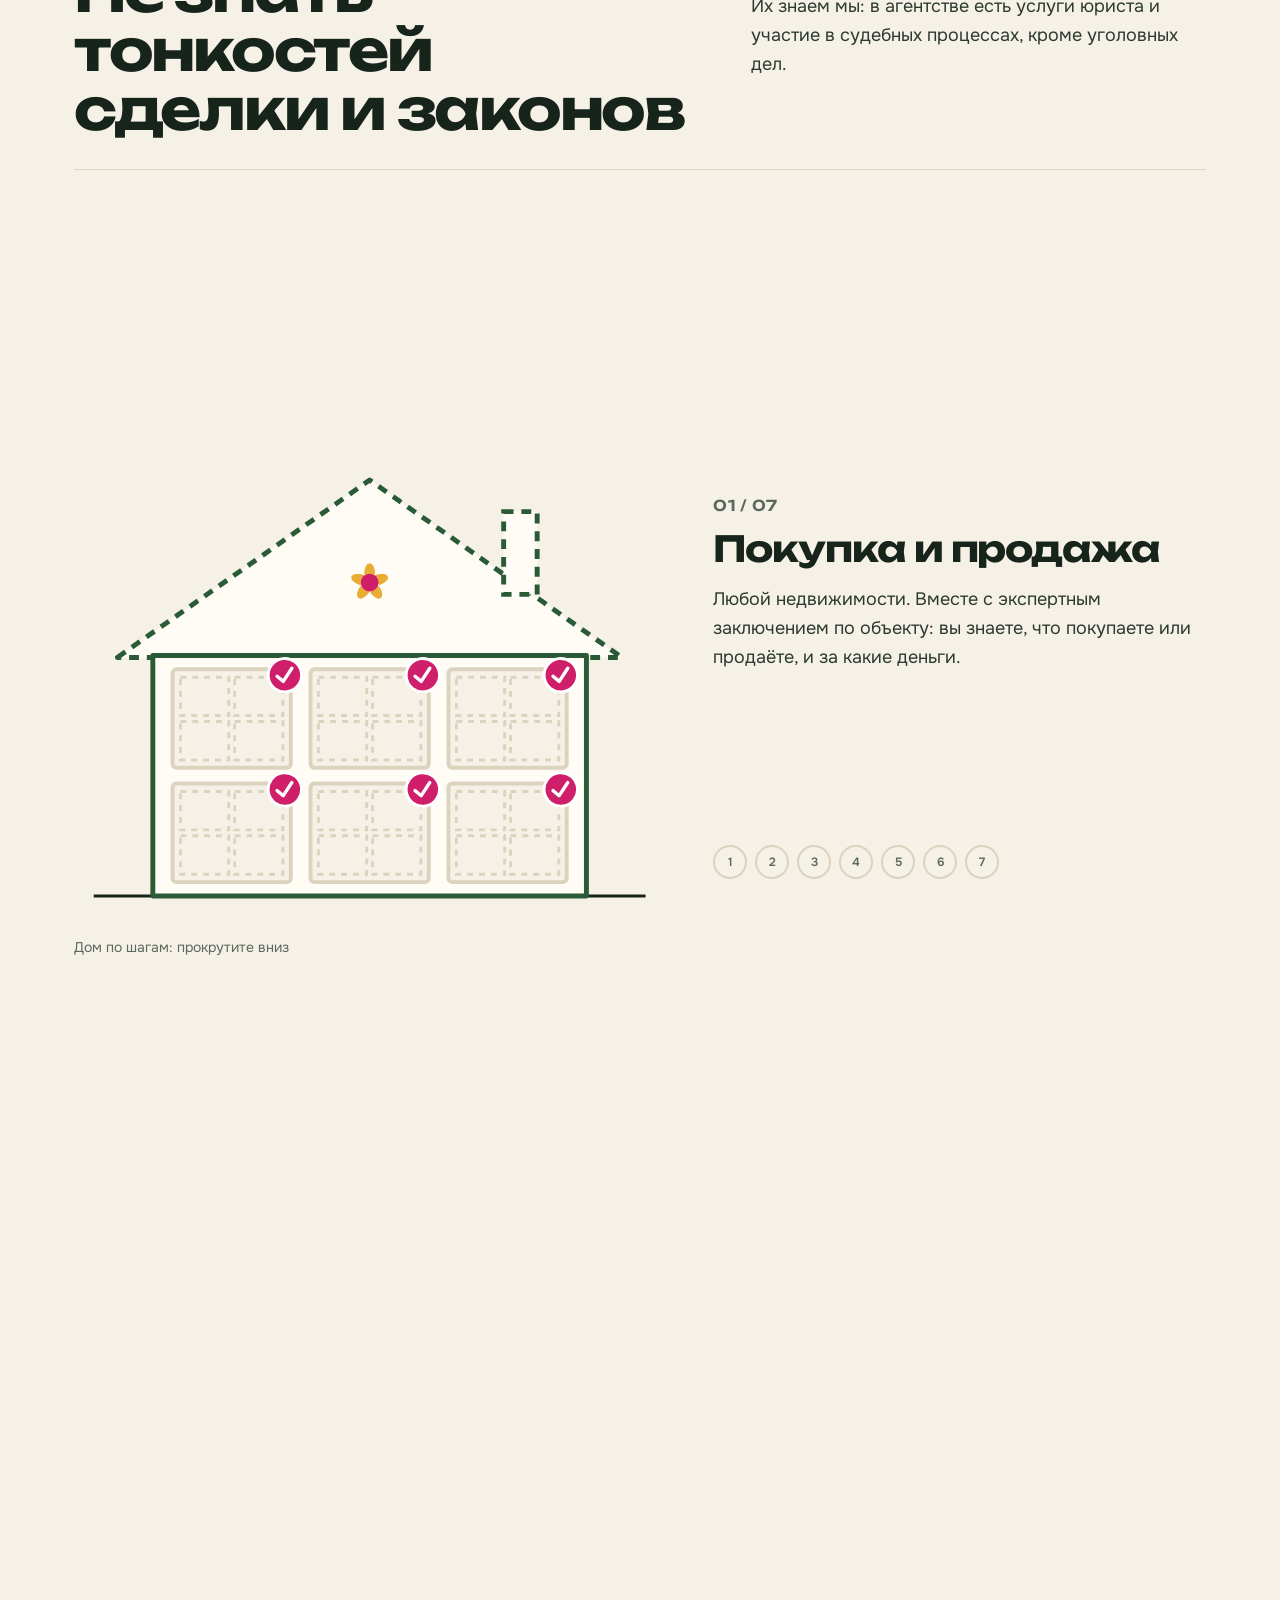
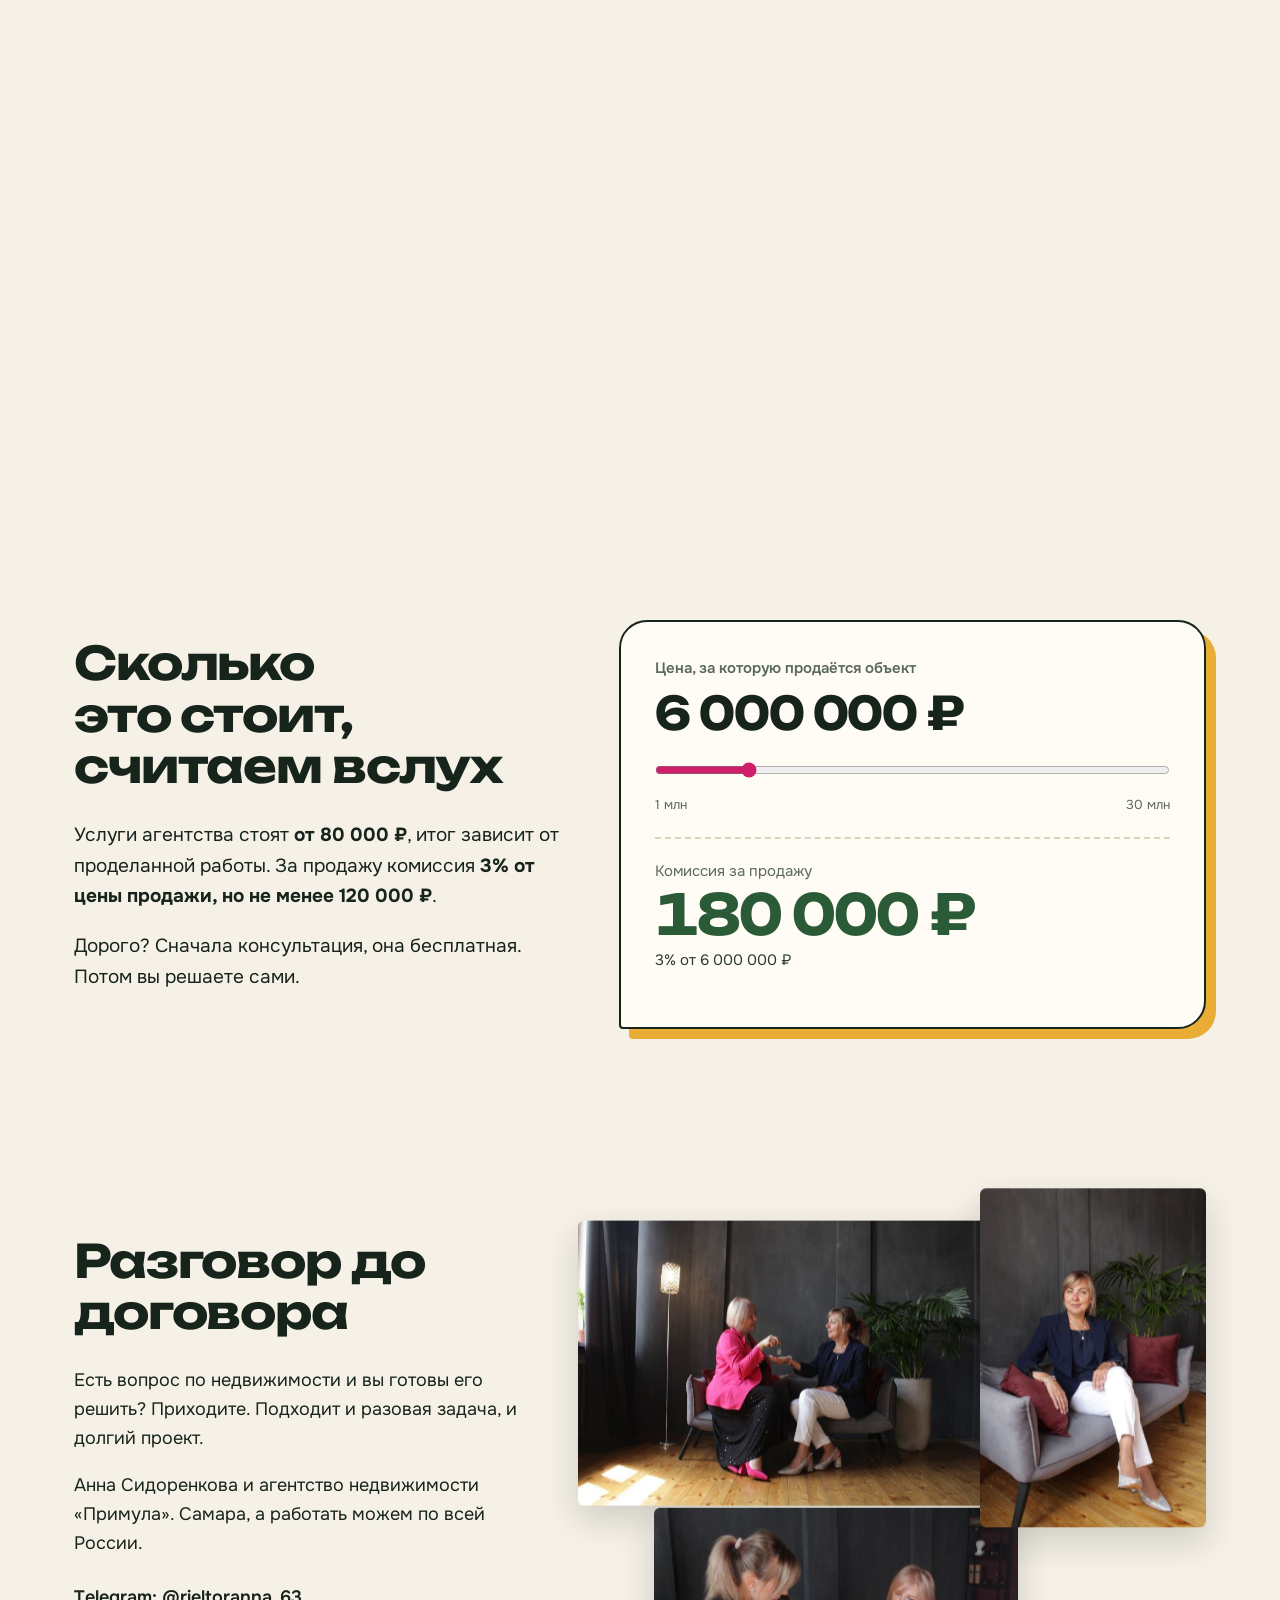
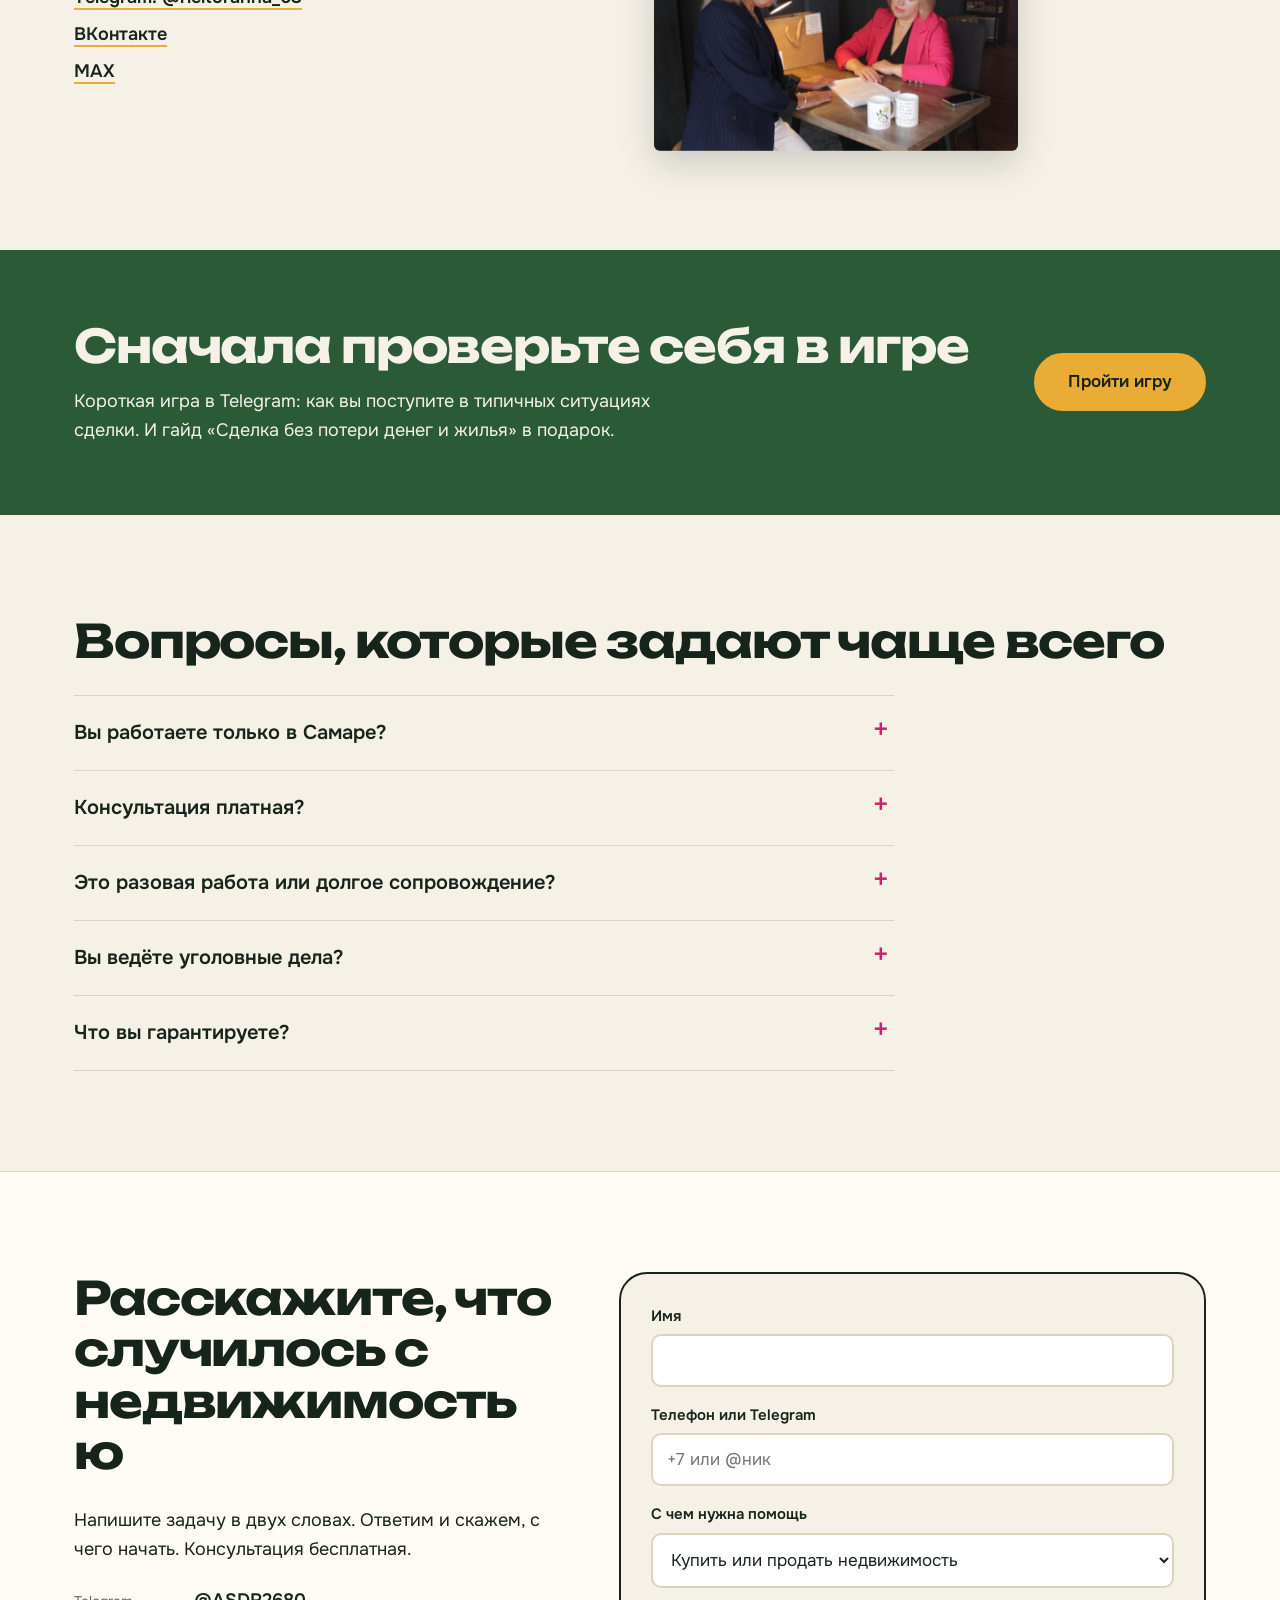
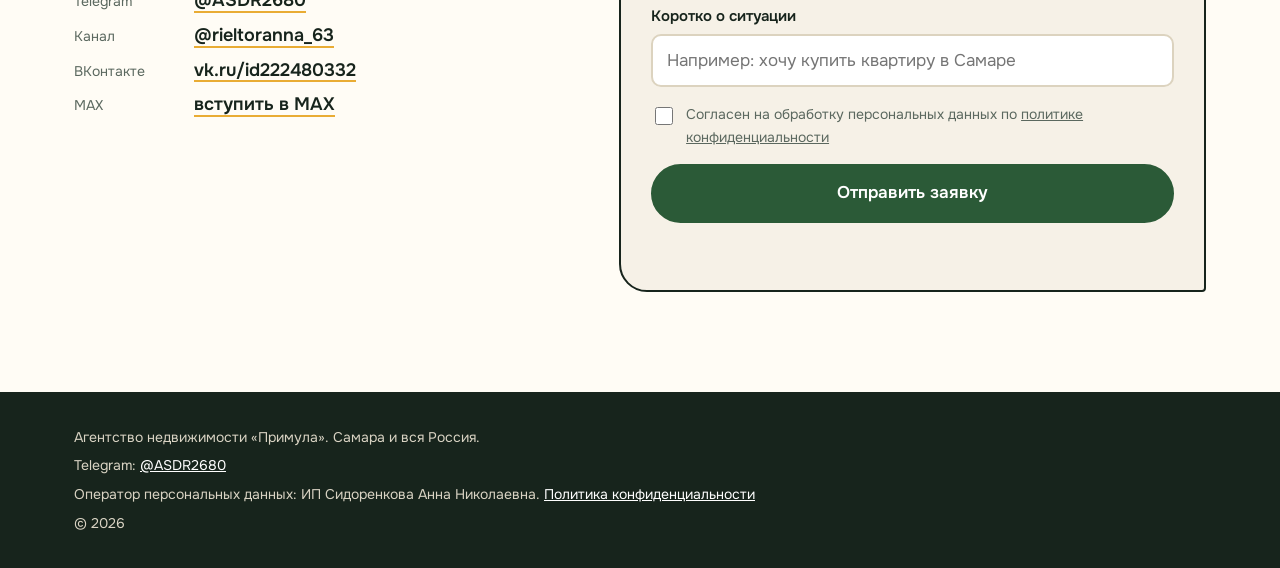
==== commit 419da106: "Оператор в подвале Co-Authored-By: Claude Sonnet 5.5 <noreply@anthropic.com>" ====
--- a/index.html
+++ b/index.html
@@ -279,7 +279,7 @@
   <div class="wrap footer__in">
     <p>Агентство недвижимости «Примула». Самара и вся Россия.</p>
     <p>Telegram: <a href="https://t.me/ASDR2680" target="_blank" rel="noopener">@ASDR2680</a></p>
-    <p>Оператор персональных данных: [заполнить: ФИО/ИП и ИНН]. <a href="privacy.html">Политика конфиденциальности</a></p>
+    <p>Оператор персональных данных: ИП Сидоренкова Анна Николаевна. <a href="privacy.html">Политика конфиденциальности</a></p>
     <p>© <span id="year">2026</span></p>
   </div>
 </footer>
